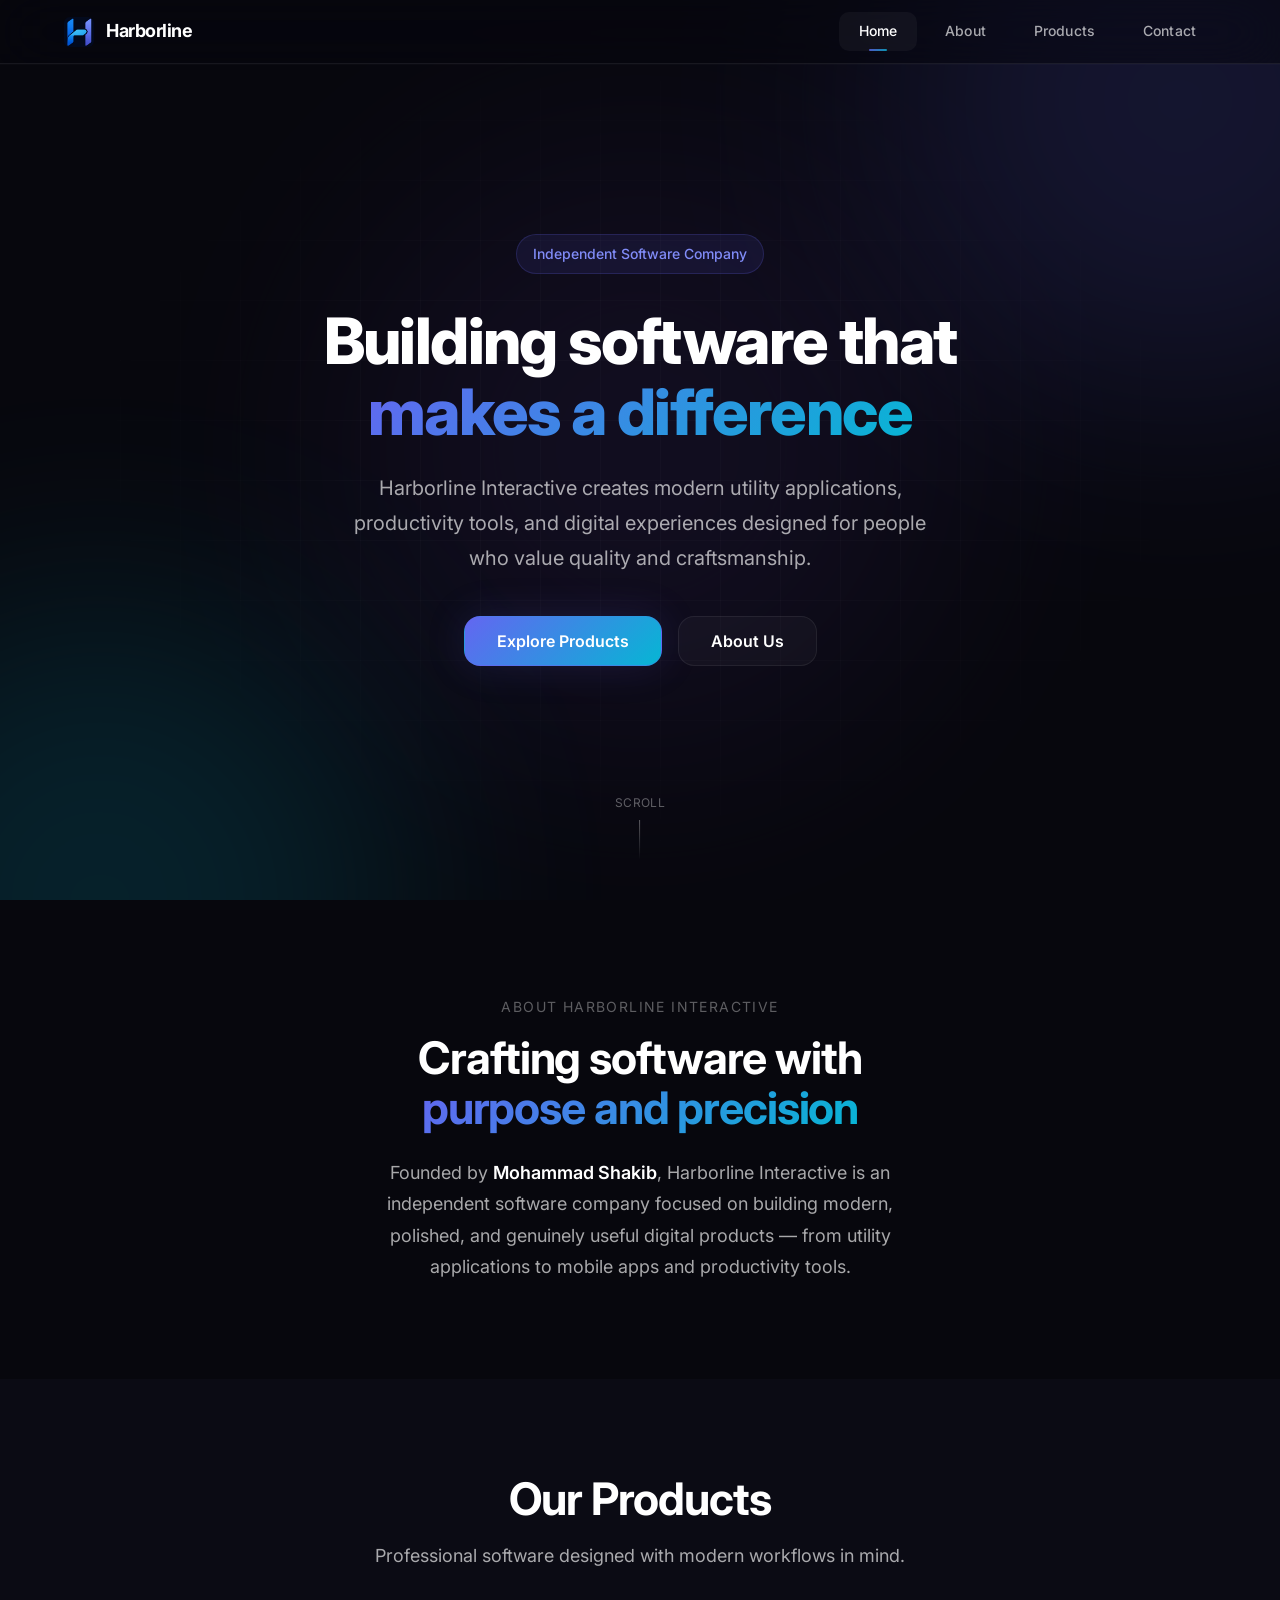
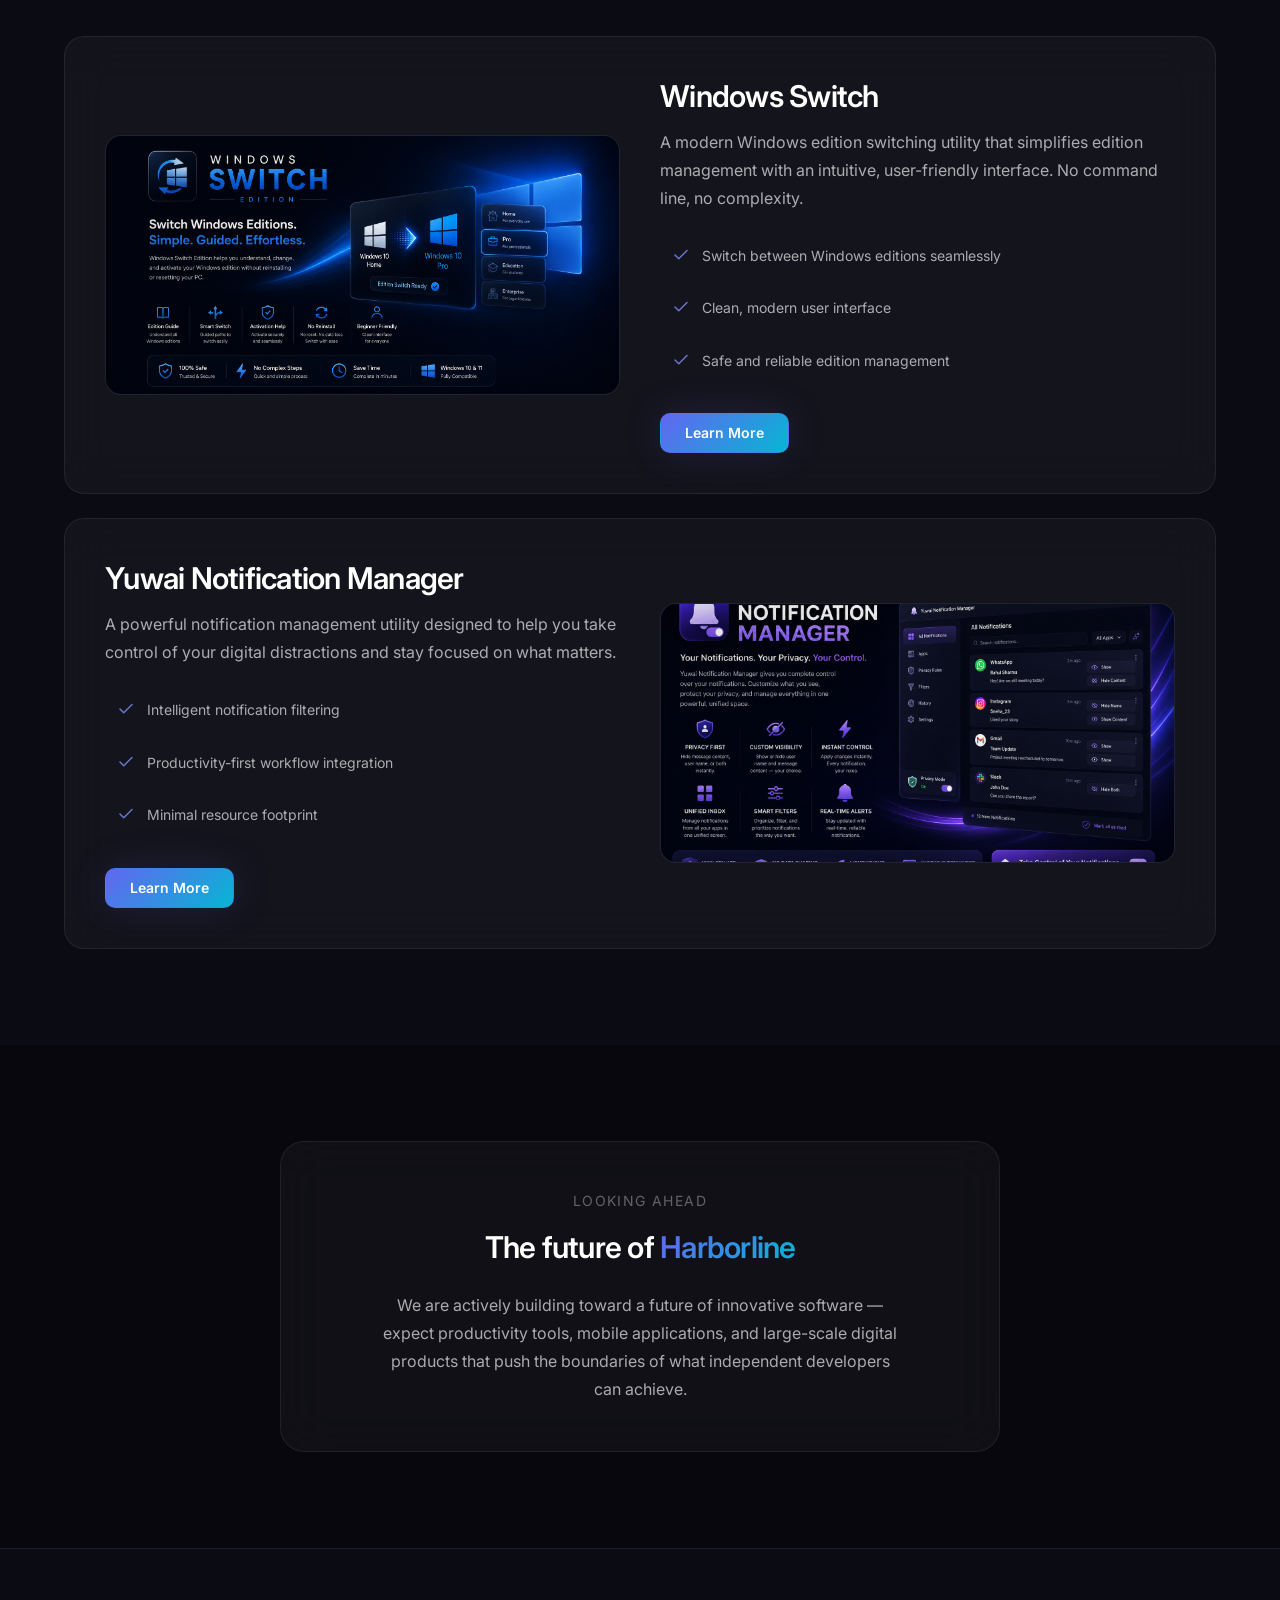
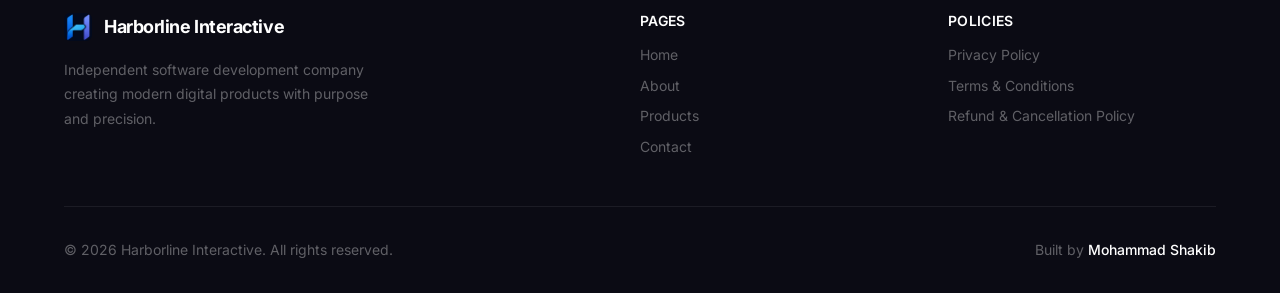
==== index.html @ 1b131279 "Remove app icons, replace banners with clear images (no blur)" ====
<!DOCTYPE html>
<html lang="en">
<head>
  <meta charset="UTF-8">
  <meta name="viewport" content="width=device-width, initial-scale=1.0">
  <title>Harborline Interactive — Modern Software & Digital Products</title>
  <meta name="description" content="Harborline Interactive is an independent software development company creating modern utility applications, mobile apps, and productivity tools.">
  <link rel="canonical" href="https://harborline.com/">
  <meta property="og:title" content="Harborline Interactive — Modern Software & Digital Products">
  <meta property="og:description" content="Independent software development company creating modern utility applications, mobile apps, and productivity tools.">
  <meta property="og:url" content="https://harborline.com/">
  <meta property="og:type" content="website">
  <meta name="twitter:card" content="summary_large_image">
  <link rel="icon" type="image/svg+xml" href="data:image/svg+xml,%3Csvg xmlns='http://www.w3.org/2000/svg' viewBox='0 0 32 32'%3E%3Crect width='32' height='32' rx='8' fill='%236366f1'/%3E%3Ctext x='16' y='22' font-size='18' font-weight='800' fill='white' text-anchor='middle' font-family='Inter, sans-serif'%3EH%3C/text%3E%3C/svg%3E">
  <link rel="stylesheet" href="css/style.css">
</head>
<body>

  <!-- ====================================================================
       Navigation
       ==================================================================== -->
  <header class="nav" role="banner">
    <div class="nav-inner">
      <a href="index.html" class="nav-logo" aria-label="Harborline Interactive Home">
        <img src="assets/images/harborline-logo.jpeg" alt="Harborline Interactive" class="nav-logo-img">
        <span>Harborline</span>
      </a>
      <nav class="nav-links" role="navigation" aria-label="Main navigation">
        <a href="index.html">Home</a>
        <a href="about.html">About</a>
        <a href="products.html">Products</a>
        <a href="contact.html">Contact</a>
      </nav>
      <button class="nav-toggle" aria-label="Toggle menu" aria-expanded="false">
        <svg class="nav-icon-hamburger" xmlns="http://www.w3.org/2000/svg" width="20" height="20" viewBox="0 0 24 24" fill="none" stroke="currentColor" stroke-width="2" stroke-linecap="round" stroke-linejoin="round"><line x1="4" x2="20" y1="12" y2="12"/><line x1="4" x2="20" y1="6" y2="6"/><line x1="4" x2="20" y1="18" y2="18"/></svg>
        <svg class="nav-icon-close" xmlns="http://www.w3.org/2000/svg" width="20" height="20" viewBox="0 0 24 24" fill="none" stroke="currentColor" stroke-width="2" stroke-linecap="round" stroke-linejoin="round" style="display:none"><path d="M18 6 6 18"/><path d="m6 6 12 12"/></svg>
      </button>
    </div>
  </header>

  <!-- ====================================================================
       Hero
       ==================================================================== -->
  <section class="hero" aria-label="Hero">
    <div class="hero-bg" aria-hidden="true">
      <div class="hero-grid"></div>
      <div class="hero-gradient hero-gradient-1"></div>
      <div class="hero-gradient hero-gradient-2"></div>
      <div class="hero-gradient hero-gradient-3"></div>
    </div>
    <div class="hero-content">
      <span class="hero-badge">Independent Software Company</span>
      <h1 class="heading-1">
        Building software that<br>
        <span class="text-gradient">makes a difference</span>
      </h1>
      <p>Harborline Interactive creates modern utility applications, productivity tools, and digital experiences designed for people who value quality and craftsmanship.</p>
      <div class="hero-actions">
        <a href="products.html" class="btn btn-primary btn-lg">Explore Products</a>
        <a href="about.html" class="btn btn-secondary btn-lg">About Us</a>
      </div>
    </div>
    <div class="hero-scroll">
      <a href="#introduction" aria-label="Scroll to learn more">
        <span>Scroll</span>
        <div class="scroll-indicator"></div>
      </a>
    </div>
  </section>

  <!-- ====================================================================
       Introduction
       ==================================================================== -->
  <section id="introduction" class="section" aria-label="Company introduction">
    <div class="container container-narrow text-center">
      <div class="reveal">
        <span class="text-small" style="display:block;margin-bottom:var(--space-4);text-transform:uppercase;letter-spacing:0.1em;">About Harborline Interactive</span>
        <h2 class="heading-2" style="margin-bottom:var(--space-6);">
          Crafting software with<br class="hide-mobile">
          <span class="text-gradient">purpose and precision</span>
        </h2>
        <p class="body-large" style="max-width:560px;margin:0 auto;">
          Founded by <strong style="color:var(--color-text-primary);font-weight:600;">Mohammad Shakib</strong>, Harborline Interactive is an independent software company focused on building modern, polished, and genuinely useful digital products — from utility applications to mobile apps and productivity tools.
        </p>
      </div>
    </div>
  </section>

  <!-- ====================================================================
       Products Showcase
       ==================================================================== -->
  <section class="section" style="background:var(--color-bg-alt);" aria-label="Products">
    <div class="container">
      <div class="section-header reveal">
        <h2 class="heading-2">Our Products</h2>
        <p>Professional software designed with modern workflows in mind.</p>
      </div>

      <div class="product-card reveal" style="margin-bottom:var(--space-6);">
        <div class="product-card-info">
          <h3 class="heading-3">Windows Switch</h3>
          <p>A modern Windows edition switching utility that simplifies edition management with an intuitive, user-friendly interface. No command line, no complexity.</p>
          <ul class="product-features">
            <li>
              <svg viewBox="0 0 24 24" fill="none" stroke="var(--color-accent-light)" stroke-width="2" stroke-linecap="round" stroke-linejoin="round"><polyline points="20 6 9 17 4 12"/></svg>
              Switch between Windows editions seamlessly
            </li>
            <li>
              <svg viewBox="0 0 24 24" fill="none" stroke="var(--color-accent-light)" stroke-width="2" stroke-linecap="round" stroke-linejoin="round"><polyline points="20 6 9 17 4 12"/></svg>
              Clean, modern user interface
            </li>
            <li>
              <svg viewBox="0 0 24 24" fill="none" stroke="var(--color-accent-light)" stroke-width="2" stroke-linecap="round" stroke-linejoin="round"><polyline points="20 6 9 17 4 12"/></svg>
              Safe and reliable edition management
            </li>
          </ul>
          <a href="products.html#windows-switch" class="btn btn-primary">Learn More</a>
        </div>
        <div class="product-card-visual">
          <div class="product-card-banner">
            <img src="assets/images/WinSwitch-banner-new.png" alt="" aria-hidden="true" class="product-banner-img" loading="lazy">
            <div class="product-banner-overlay"></div>
          </div>
        </div>
      </div>

      <div class="product-card reveal reveal-delay-2">
        <div class="product-card-info">
          <h3 class="heading-3">Yuwai Notification Manager</h3>
          <p>A powerful notification management utility designed to help you take control of your digital distractions and stay focused on what matters.</p>
          <ul class="product-features">
            <li>
              <svg viewBox="0 0 24 24" fill="none" stroke="var(--color-accent-light)" stroke-width="2" stroke-linecap="round" stroke-linejoin="round"><polyline points="20 6 9 17 4 12"/></svg>
              Intelligent notification filtering
            </li>
            <li>
              <svg viewBox="0 0 24 24" fill="none" stroke="var(--color-accent-light)" stroke-width="2" stroke-linecap="round" stroke-linejoin="round"><polyline points="20 6 9 17 4 12"/></svg>
              Productivity-first workflow integration
            </li>
            <li>
              <svg viewBox="0 0 24 24" fill="none" stroke="var(--color-accent-light)" stroke-width="2" stroke-linecap="round" stroke-linejoin="round"><polyline points="20 6 9 17 4 12"/></svg>
              Minimal resource footprint
            </li>
          </ul>
          <a href="products.html#yuwai" class="btn btn-primary">Learn More</a>
        </div>
        <div class="product-card-visual">
          <div class="product-card-banner">
            <img src="assets/images/Yuwai-banner-new.png" alt="" aria-hidden="true" class="product-banner-img" loading="lazy">
            <div class="product-banner-overlay"></div>
          </div>
        </div>
      </div>
    </div>
  </section>

  <!-- ====================================================================
       Future Vision
       ==================================================================== -->
  <section class="section" aria-label="Future vision">
    <div class="container">
      <div class="glass-card text-center" style="max-width:720px;margin:0 auto;padding:var(--space-12);">
        <div class="reveal">
          <span class="text-small" style="display:block;margin-bottom:var(--space-4);text-transform:uppercase;letter-spacing:0.1em;">Looking Ahead</span>
          <h2 class="heading-3" style="margin-bottom:var(--space-6);">
            The future of <span class="text-gradient">Harborline</span>
          </h2>
          <p class="body-regular" style="max-width:520px;margin:0 auto;">
            We are actively building toward a future of innovative software — expect productivity tools, mobile applications, and large-scale digital products that push the boundaries of what independent developers can achieve.
          </p>
        </div>
      </div>
    </div>
  </section>

  <!-- ====================================================================
       Footer
       ==================================================================== -->
  <footer class="footer" role="contentinfo">
    <div class="container">
      <div class="footer-grid">
        <div class="footer-brand">
          <a href="index.html" class="nav-logo">
            <img src="assets/images/harborline-logo.jpeg" alt="Harborline Interactive" class="nav-logo-img">
            <span>Harborline Interactive</span>
          </a>
          <p>Independent software development company creating modern digital products with purpose and precision.</p>
        </div>
        <div class="footer-links">
          <h4>Pages</h4>
          <nav aria-label="Footer pages">
            <a href="index.html">Home</a>
            <a href="about.html">About</a>
            <a href="products.html">Products</a>
            <a href="contact.html">Contact</a>
          </nav>
        </div>
        <div class="footer-links">
          <h4>Policies</h4>
          <nav aria-label="Footer policies">
            <a href="privacy.html">Privacy Policy</a>
            <a href="terms.html">Terms &amp; Conditions</a>
            <a href="refund.html">Refund &amp; Cancellation Policy</a>
          </nav>
        </div>
      </div>
      <div class="footer-bottom">
        <p>&copy; <span class="footer-year">2025</span> Harborline Interactive. All rights reserved.</p>
        <p>Built by <strong style="color:var(--color-text-primary);font-weight:500;">Mohammad Shakib</strong></p>
      </div>
    </div>
  </footer>

  <script src="js/main.js"></script>
</body>
</html>
---- css/style.css ----
/* ==========================================================================
   Harborline Interactive — Design System
   ========================================================================== */

@import url('https://fonts.googleapis.com/css2?family=Inter:wght@300;400;500;600;700;800;900&display=swap');

/* --------------------------------------------------------------------------
   1.  CSS Custom Properties
   -------------------------------------------------------------------------- */
:root {
  /* Colours */
  --color-bg: #07070d;
  --color-bg-alt: #0b0b14;
  --color-surface: rgba(255, 255, 255, 0.03);
  --color-surface-hover: rgba(255, 255, 255, 0.06);
  --color-surface-glass: rgba(255, 255, 255, 0.04);
  --color-surface-glass-strong: rgba(255, 255, 255, 0.07);
  --color-border: rgba(255, 255, 255, 0.07);
  --color-border-hover: rgba(255, 255, 255, 0.14);
  --color-border-subtle: rgba(255, 255, 255, 0.04);
  --color-text-primary: #ffffff;
  --color-text-secondary: rgba(255, 255, 255, 0.65);
  --color-text-tertiary: rgba(255, 255, 255, 0.35);
  --color-accent: #6366f1;
  --color-accent-light: #818cf8;
  --color-accent-dark: #4f46e5;
  --color-cyan: #06b6d4;
  --color-cyan-light: #22d3ee;
  --color-gradient-1: linear-gradient(135deg, #6366f1, #06b6d4);
  --color-gradient-2: linear-gradient(135deg, #4f46e5, #0891b2);
  --color-gradient-text: linear-gradient(135deg, #6366f1 0%, #06b6d4 100%);
  --color-gradient-soft: linear-gradient(135deg, rgba(99, 102, 241, 0.15), rgba(6, 182, 212, 0.08));
  --color-success: #10b981;
  --color-warning: #f59e0b;
  --color-error: #ef4444;

  /* Typography */
  --font-sans: 'Inter', -apple-system, BlinkMacSystemFont, 'Segoe UI', Roboto, sans-serif;
  --font-mono: 'JetBrains Mono', 'Fira Code', monospace;

  --text-xs: 0.75rem;
  --text-sm: 0.875rem;
  --text-base: 1rem;
  --text-lg: 1.125rem;
  --text-xl: 1.25rem;
  --text-2xl: 1.5rem;
  --text-3xl: 1.875rem;
  --text-4xl: 2.25rem;
  --text-5xl: 3rem;
  --text-6xl: 3.75rem;
  --text-7xl: 4.5rem;

  --leading-tight: 1.1;
  --leading-snug: 1.3;
  --leading-normal: 1.6;
  --leading-relaxed: 1.75;

  --tracking-tight: -0.025em;
  --tracking-normal: 0;
  --tracking-wide: 0.025em;

  /* Spacing */
  --space-1: 0.25rem;
  --space-2: 0.5rem;
  --space-3: 0.75rem;
  --space-4: 1rem;
  --space-5: 1.25rem;
  --space-6: 1.5rem;
  --space-8: 2rem;
  --space-10: 2.5rem;
  --space-12: 3rem;
  --space-16: 4rem;
  --space-20: 5rem;
  --space-24: 6rem;
  --space-32: 8rem;

  /* Layout */
  --max-width: 1200px;
  --max-width-narrow: 800px;
  --nav-height: 4rem;

  /* Radius */
  --radius-sm: 6px;
  --radius-md: 10px;
  --radius-lg: 16px;
  --radius-xl: 24px;
  --radius-full: 9999px;

  /* Shadows */
  --shadow-sm: 0 1px 2px rgba(0, 0, 0, 0.3);
  --shadow-md: 0 4px 24px rgba(0, 0, 0, 0.3);
  --shadow-lg: 0 8px 48px rgba(0, 0, 0, 0.4);
  --shadow-glow: 0 0 40px rgba(99, 102, 241, 0.15);
  --shadow-glow-cyan: 0 0 40px rgba(6, 182, 212, 0.12);

  /* Transitions */
  --transition-fast: 0.2s cubic-bezier(0.16, 1, 0.3, 1);
  --transition-base: 0.4s cubic-bezier(0.16, 1, 0.3, 1);
  --transition-slow: 0.6s cubic-bezier(0.16, 1, 0.3, 1);
  --transition-spring: 0.6s cubic-bezier(0.34, 1.56, 0.64, 1);

  /* Z-index */
  --z-base: 1;
  --z-dropdown: 10;
  --z-sticky: 100;
  --z-nav: 200;
  --z-overlay: 300;
  --z-modal: 400;
}

/* --------------------------------------------------------------------------
   2.  Reset
   -------------------------------------------------------------------------- */
*,
*::before,
*::after {
  margin: 0;
  padding: 0;
  box-sizing: border-box;
}

html {
  font-size: 16px;
  scroll-behavior: smooth;
  -webkit-font-smoothing: antialiased;
  -moz-osx-font-smoothing: grayscale;
  text-rendering: optimizeLegibility;
}

body {
  font-family: var(--font-sans);
  background: var(--color-bg);
  color: var(--color-text-primary);
  line-height: var(--leading-normal);
  overflow-x: hidden;
  min-height: 100vh;
}

img, picture, video, canvas, svg {
  display: block;
  max-width: 100%;
}

input, button, textarea, select {
  font: inherit;
  color: inherit;
}

button {
  cursor: pointer;
  border: none;
  background: none;
}

a {
  color: inherit;
  text-decoration: none;
}

ul, ol {
  list-style: none;
}

h1, h2, h3, h4, h5, h6 {
  overflow-wrap: break-word;
  line-height: var(--leading-tight);
}

p {
  overflow-wrap: break-word;
}

/* Focus styles for accessibility */
:focus-visible {
  outline: 2px solid var(--color-accent);
  outline-offset: 2px;
  border-radius: var(--radius-sm);
}

/* Selection */
::selection {
  background: rgba(99, 102, 241, 0.3);
  color: white;
}

/* Scrollbar */
::-webkit-scrollbar {
  width: 6px;
}
::-webkit-scrollbar-track {
  background: var(--color-bg);
}
::-webkit-scrollbar-thumb {
  background: rgba(255, 255, 255, 0.1);
  border-radius: var(--radius-full);
}
::-webkit-scrollbar-thumb:hover {
  background: rgba(255, 255, 255, 0.2);
}

/* --------------------------------------------------------------------------
   3.  Typography
   -------------------------------------------------------------------------- */
.heading-1 {
  font-size: clamp(2.25rem, 5vw, var(--text-7xl));
  font-weight: 800;
  letter-spacing: var(--tracking-tight);
  line-height: var(--leading-tight);
}

.heading-2 {
  font-size: clamp(1.75rem, 3.5vw, var(--text-5xl));
  font-weight: 700;
  letter-spacing: var(--tracking-tight);
  line-height: var(--leading-tight);
}

.heading-3 {
  font-size: clamp(1.25rem, 2.5vw, var(--text-3xl));
  font-weight: 600;
  letter-spacing: var(--tracking-tight);
  line-height: var(--leading-snug);
}

.heading-4 {
  font-size: clamp(1.125rem, 1.5vw, var(--text-xl));
  font-weight: 600;
  letter-spacing: var(--tracking-tight);
}

.body-large {
  font-size: var(--text-lg);
  line-height: var(--leading-relaxed);
  color: var(--color-text-secondary);
}

.body-regular {
  font-size: var(--text-base);
  line-height: var(--leading-relaxed);
  color: var(--color-text-secondary);
}

.text-gradient {
  background: var(--color-gradient-text);
  -webkit-background-clip: text;
  -webkit-text-fill-color: transparent;
  background-clip: text;
}

.text-accent {
  color: var(--color-accent-light);
}

.text-small {
  font-size: var(--text-sm);
  color: var(--color-text-tertiary);
}

/* --------------------------------------------------------------------------
   4.  Layout & Grid
   -------------------------------------------------------------------------- */
.container {
  width: 100%;
  max-width: var(--max-width);
  margin: 0 auto;
  padding: 0 var(--space-6);
}

.container-narrow {
  max-width: var(--max-width-narrow);
}

.section {
  padding: var(--space-24) 0;
}

.section-header {
  text-align: center;
  max-width: 640px;
  margin: 0 auto var(--space-16);
}

.section-header h2 {
  margin-bottom: var(--space-4);
}

.section-header p {
  font-size: var(--text-lg);
  color: var(--color-text-secondary);
  line-height: var(--leading-relaxed);
}

.grid-2 {
  display: grid;
  grid-template-columns: 1fr;
  gap: var(--space-8);
}

.grid-3 {
  display: grid;
  grid-template-columns: 1fr;
  gap: var(--space-6);
}

/* --------------------------------------------------------------------------
   5.  Navigation — Premium Glass Bar
   -------------------------------------------------------------------------- */
.nav {
  position: fixed;
  top: 0;
  left: 0;
  right: 0;
  z-index: var(--z-nav);
  height: var(--nav-height);
  background: rgba(7, 7, 13, 0.55);
  backdrop-filter: blur(28px) saturate(1.2);
  -webkit-backdrop-filter: blur(28px) saturate(1.2);
  border-bottom: 1px solid var(--color-border);
  box-shadow: 0 1px 0 rgba(255, 255, 255, 0.02);
  transition: var(--transition-base);
}

.nav.scrolled {
  background: rgba(7, 7, 13, 0.88);
  border-bottom-color: var(--color-border-hover);
  box-shadow: 0 4px 32px rgba(0, 0, 0, 0.3);
}

.nav-inner {
  display: flex;
  align-items: center;
  justify-content: space-between;
  height: 100%;
  max-width: var(--max-width);
  margin: 0 auto;
  padding: 0 var(--space-6);
}

.nav-logo {
  display: flex;
  align-items: center;
  gap: var(--space-3);
  font-weight: 700;
  font-size: var(--text-lg);
  letter-spacing: var(--tracking-tight);
  color: var(--color-text-primary);
  flex-shrink: 0;
}

.nav-logo-img {
  display: block;
  height: 30px;
  width: auto;
  border-radius: var(--radius-sm);
  flex-shrink: 0;
}

.nav-links {
  display: flex;
  align-items: center;
  gap: var(--space-2);
}

.nav-links a {
  padding: var(--space-2) var(--space-5);
  border-radius: var(--radius-md);
  font-size: var(--text-sm);
  font-weight: 500;
  color: var(--color-text-secondary);
  transition: all var(--transition-fast);
  position: relative;
  letter-spacing: 0.01em;
}

.nav-links a:hover {
  color: var(--color-text-primary);
  background: rgba(255, 255, 255, 0.06);
}

.nav-links a.active {
  color: var(--color-text-primary);
  background: rgba(255, 255, 255, 0.04);
}

.nav-links a.active::after {
  content: '';
  position: absolute;
  bottom: 0;
  left: 50%;
  transform: translateX(-50%);
  width: 18px;
  height: 2px;
  background: var(--color-gradient-1);
  border-radius: var(--radius-full);
  opacity: 0.8;
}

.nav-toggle {
  display: none;
  width: 40px;
  height: 40px;
  align-items: center;
  justify-content: center;
  border-radius: var(--radius-md);
  color: var(--color-text-primary);
  background: rgba(255, 255, 255, 0.04);
  border: 1px solid var(--color-border);
  cursor: pointer;
  transition: var(--transition-fast);
  position: relative;
}

.nav-toggle:hover {
  background: rgba(255, 255, 255, 0.08);
  border-color: var(--color-border-hover);
}

.nav-toggle svg {
  width: 20px;
  height: 20px;
}

.nav-icon-hamburger,
.nav-icon-close {
  position: absolute;
  top: 50%;
  left: 50%;
  transform: translate(-50%, -50%);
}

/* Mobile menu */
@media (max-width: 768px) {
  .nav-toggle {
    display: flex;
  }

  .nav-links {
    position: fixed;
    top: var(--nav-height);
    left: 0;
    right: 0;
    background: rgba(7, 7, 13, 0.96);
    backdrop-filter: blur(28px);
    -webkit-backdrop-filter: blur(28px);
    border-bottom: 1px solid var(--color-border);
    flex-direction: column;
    padding: var(--space-5);
    gap: var(--space-1);
    transform: translateY(-110%);
    opacity: 0;
    transition: var(--transition-base);
    pointer-events: none;
  }

  .nav-links.open {
    transform: translateY(0);
    opacity: 1;
    pointer-events: all;
  }

  .nav-links a {
    width: 100%;
    padding: var(--space-3) var(--space-5);
    font-size: var(--text-base);
  }

  .nav-links a.active::after {
    display: none;
  }
}

/* --------------------------------------------------------------------------
   6.  Hero Section
   -------------------------------------------------------------------------- */
.hero {
  position: relative;
  min-height: 100vh;
  display: flex;
  align-items: center;
  justify-content: center;
  overflow: hidden;
  padding: var(--nav-height) var(--space-6) var(--space-16);
}

.hero-bg {
  position: absolute;
  inset: 0;
  z-index: 0;
  overflow: hidden;
}

.hero-gradient {
  position: absolute;
  width: 600px;
  height: 600px;
  border-radius: 50%;
  filter: blur(120px);
  opacity: 0.15;
  pointer-events: none;
}

.hero-gradient-1 {
  top: -200px;
  right: -200px;
  background: #6366f1;
  animation: float-slow 20s ease-in-out infinite;
}

.hero-gradient-2 {
  bottom: -300px;
  left: -200px;
  background: #06b6d4;
  animation: float-slow 25s ease-in-out infinite reverse;
}

.hero-gradient-3 {
  top: 50%;
  left: 50%;
  transform: translate(-50%, -50%);
  background: #8b5cf6;
  opacity: 0.08;
  animation: float-slow 30s ease-in-out infinite;
}

.hero-grid {
  position: absolute;
  inset: 0;
  background-image:
    linear-gradient(rgba(255, 255, 255, 0.02) 1px, transparent 1px),
    linear-gradient(90deg, rgba(255, 255, 255, 0.02) 1px, transparent 1px);
  background-size: 60px 60px;
  mask-image: radial-gradient(ellipse at center, black 30%, transparent 70%);
  -webkit-mask-image: radial-gradient(ellipse at center, black 30%, transparent 70%);
}

.hero-content {
  position: relative;
  z-index: 1;
  text-align: center;
  max-width: 800px;
  animation: hero-fade-in 1s ease-out forwards;
}

.hero-badge {
  display: inline-flex;
  align-items: center;
  gap: var(--space-2);
  padding: var(--space-2) var(--space-4);
  background: rgba(99, 102, 241, 0.1);
  border: 1px solid rgba(99, 102, 241, 0.2);
  border-radius: var(--radius-full);
  font-size: var(--text-sm);
  font-weight: 500;
  color: var(--color-accent-light);
  margin-bottom: var(--space-8);
  animation: hero-slide-up 0.8s 0.2s ease-out both;
}

.hero h1 {
  margin-bottom: var(--space-6);
  animation: hero-slide-up 0.8s 0.3s ease-out both;
}

.hero p {
  font-size: clamp(var(--text-lg), 2vw, var(--text-xl));
  color: var(--color-text-secondary);
  line-height: var(--leading-relaxed);
  max-width: 600px;
  margin: 0 auto var(--space-10);
  animation: hero-slide-up 0.8s 0.4s ease-out both;
}

.hero-actions {
  display: flex;
  align-items: center;
  justify-content: center;
  gap: var(--space-4);
  flex-wrap: wrap;
  animation: hero-slide-up 0.8s 0.5s ease-out both;
}

.hero-scroll {
  position: absolute;
  bottom: var(--space-10);
  left: 50%;
  transform: translateX(-50%);
  animation: hero-fade-in 1s 1.5s both;
}

.hero-scroll a {
  display: flex;
  flex-direction: column;
  align-items: center;
  gap: var(--space-2);
  color: var(--color-text-tertiary);
  font-size: var(--text-xs);
  letter-spacing: var(--tracking-wide);
  text-transform: uppercase;
  transition: var(--transition-fast);
}

.hero-scroll a:hover {
  color: var(--color-text-secondary);
}

.scroll-indicator {
  width: 1px;
  height: 40px;
  background: linear-gradient(to bottom, var(--color-text-tertiary), transparent);
  animation: scroll-pulse 2s ease-in-out infinite;
}

/* --------------------------------------------------------------------------
   7.  Buttons
   -------------------------------------------------------------------------- */
.btn {
  display: inline-flex;
  align-items: center;
  justify-content: center;
  gap: var(--space-2);
  padding: var(--space-3) var(--space-6);
  border-radius: var(--radius-md);
  font-size: var(--text-sm);
  font-weight: 600;
  line-height: 1;
  transition: var(--transition-base);
  white-space: nowrap;
  position: relative;
  overflow: hidden;
}

.btn-primary {
  background: var(--color-gradient-1);
  color: white;
  box-shadow: var(--shadow-glow);
  border: 1px solid rgba(99, 102, 241, 0.3);
}

.btn-primary:hover {
  transform: translateY(-2px);
  box-shadow: 0 8px 32px rgba(99, 102, 241, 0.25);
}

.btn-primary:active {
  transform: translateY(0);
}

.btn-secondary {
  background: var(--color-surface);
  color: var(--color-text-primary);
  border: 1px solid var(--color-border);
}

.btn-secondary:hover {
  background: var(--color-surface-hover);
  border-color: var(--color-border-hover);
  transform: translateY(-2px);
}

.btn-ghost {
  color: var(--color-text-secondary);
  background: transparent;
  border: 1px solid transparent;
}

.btn-ghost:hover {
  color: var(--color-text-primary);
  background: var(--color-surface);
}

.btn-lg {
  padding: var(--space-4) var(--space-8);
  font-size: var(--text-base);
  border-radius: var(--radius-lg);
}

.btn-sm {
  padding: var(--space-2) var(--space-4);
  font-size: var(--text-xs);
}

.btn-icon {
  width: 40px;
  height: 40px;
  padding: 0;
  display: inline-flex;
  align-items: center;
  justify-content: center;
}

/* --------------------------------------------------------------------------
   8.  Glass Card — Premium
   -------------------------------------------------------------------------- */
.glass-card {
  background: var(--color-surface-glass);
  backdrop-filter: blur(24px);
  -webkit-backdrop-filter: blur(24px);
  border: 1px solid var(--color-border);
  border-radius: var(--radius-xl);
  padding: var(--space-8);
  transition: all var(--transition-base);
}

.glass-card:hover {
  background: var(--color-surface-glass-strong);
  border-color: var(--color-border-hover);
  transform: translateY(-2px);
  box-shadow: var(--shadow-lg);
}

.glass-card-compact {
  padding: var(--space-6);
}

.glass-card-floating {
  box-shadow: var(--shadow-md);
}

.glass-card-floating:hover {
  box-shadow: var(--shadow-lg), var(--shadow-glow);
}

/* --------------------------------------------------------------------------
   9.  Product Cards — Refined with Banner Backgrounds
   -------------------------------------------------------------------------- */
.product-card {
  display: grid;
  grid-template-columns: 1fr;
  gap: var(--space-10);
  padding: var(--space-10);
  border-radius: 20px;
  background: var(--color-surface-glass);
  backdrop-filter: blur(24px);
  -webkit-backdrop-filter: blur(24px);
  border: 1px solid var(--color-border);
  transition: all var(--transition-base);
  position: relative;
  overflow: hidden;
}

.product-card:hover {
  border-color: var(--color-border-hover);
  box-shadow: var(--shadow-lg);
  background: var(--color-surface-glass-strong);
}

.product-card-info {
  position: relative;
  z-index: 1;
}

.product-card-info h3 {
  margin-bottom: var(--space-3);
}

.product-card-info > p {
  color: var(--color-text-secondary);
  line-height: var(--leading-relaxed);
  margin-bottom: var(--space-6);
}

.product-features {
  display: grid;
  gap: var(--space-3);
  margin-bottom: var(--space-8);
}

.product-features li {
  display: flex;
  align-items: flex-start;
  gap: var(--space-3);
  font-size: var(--text-sm);
  color: var(--color-text-secondary);
  line-height: var(--leading-relaxed);
  padding: var(--space-2) var(--space-3);
  border-radius: var(--radius-md);
  transition: background var(--transition-fast);
}

.product-features li:hover {
  background: rgba(255, 255, 255, 0.03);
}

.product-features li svg {
  width: 18px;
  height: 18px;
  flex-shrink: 0;
  margin-top: 2px;
  opacity: 0.8;
}

.product-card-visual {
  position: relative;
  border-radius: 16px;
  overflow: hidden;
  min-height: 260px;
  display: flex;
  align-items: center;
  justify-content: center;
  background: linear-gradient(135deg, rgba(99, 102, 241, 0.08), rgba(6, 182, 212, 0.04));
  border: 1px solid var(--color-border-subtle);
}

/* Banner background system */
.product-card-banner {
  position: absolute;
  inset: 0;
  overflow: hidden;
}

.product-banner-img {
  position: absolute;
  inset: 0;
  width: 100%;
  height: 100%;
  object-fit: cover;
  pointer-events: none;
  user-select: none;
}

.product-banner-overlay {
  position: absolute;
  inset: 0;
  background: linear-gradient(
    135deg,
    rgba(7, 7, 13, 0.1) 0%,
    transparent 50%,
    rgba(7, 7, 13, 0.05) 100%
  );
}

/* Products page — banner screenshot card */
.product-screenshot-card {
  position: relative;
  border-radius: 20px;
  overflow: hidden;
  min-height: 300px;
  display: flex;
  align-items: center;
  justify-content: center;
  border: 1px solid var(--color-border);
  background: var(--color-bg);
  margin-bottom: var(--space-10);
}

.product-screenshot-card .product-card-banner {
  position: absolute;
  inset: 0;
}



/* --------------------------------------------------------------------------
   10.  Feature Grid — Refined (Products page)
   -------------------------------------------------------------------------- */
.feature-grid {
  display: grid;
  grid-template-columns: 1fr;
  gap: var(--space-4);
}

.feature-item {
  padding: var(--space-6) var(--space-7);
  border-radius: 18px;
  background: var(--color-surface-glass);
  border: 1px solid var(--color-border);
  transition: all var(--transition-base);
  position: relative;
  overflow: hidden;
}

.feature-item::before {
  content: '';
  position: absolute;
  top: 0;
  left: 0;
  right: 0;
  height: 1px;
  background: linear-gradient(90deg, transparent, rgba(255, 255, 255, 0.06), transparent);
  opacity: 0;
  transition: opacity var(--transition-base);
}

.feature-item:hover {
  background: var(--color-surface-glass-strong);
  border-color: var(--color-border-hover);
  transform: translateY(-2px);
  box-shadow: var(--shadow-md);
}

.feature-item:hover::before {
  opacity: 1;
}

.feature-icon {
  width: 46px;
  height: 46px;
  border-radius: 12px;
  display: flex;
  align-items: center;
  justify-content: center;
  margin-bottom: var(--space-4);
  font-size: var(--text-lg);
  transition: transform var(--transition-fast);
}

.feature-item:hover .feature-icon {
  transform: scale(1.05);
}

.feature-icon-primary {
  background: rgba(99, 102, 241, 0.12);
  color: var(--color-accent-light);
}

.feature-icon-cyan {
  background: rgba(6, 182, 212, 0.12);
  color: var(--color-cyan-light);
}

.feature-item h4 {
  margin-bottom: var(--space-2);
  font-size: var(--text-base);
  color: var(--color-text-primary);
}

.feature-item p {
  font-size: var(--text-sm);
  color: var(--color-text-secondary);
  line-height: var(--leading-relaxed);
}

/* --------------------------------------------------------------------------
   11.  About Page
   -------------------------------------------------------------------------- */
.about-hero {
  position: relative;
  padding: calc(var(--nav-height) + var(--space-20)) 0 var(--space-16);
  text-align: center;
  overflow: hidden;
}

.about-grid {
  display: grid;
  grid-template-columns: 1fr;
  gap: var(--space-12);
  align-items: start;
}

.about-content p {
  margin-bottom: var(--space-4);
  font-size: var(--text-lg);
  color: var(--color-text-secondary);
  line-height: var(--leading-relaxed);
}

.about-founder {
  background: var(--color-surface-glass);
  border: 1px solid var(--color-border);
  border-radius: 20px;
  padding: var(--space-10);
  text-align: center;
  transition: all var(--transition-base);
}

.about-founder:hover {
  border-color: var(--color-border-hover);
  box-shadow: var(--shadow-md);
}

.about-founder-avatar {
  width: 96px;
  height: 96px;
  border-radius: 50%;
  background: var(--color-gradient-1);
  margin: 0 auto var(--space-5);
  display: flex;
  align-items: center;
  justify-content: center;
  font-size: var(--text-3xl);
  font-weight: 700;
  color: white;
  box-shadow: 0 0 0 3px rgba(99, 102, 241, 0.15);
}

.about-founder h3 {
  margin-bottom: var(--space-1);
}

.about-founder .founder-title {
  color: var(--color-text-tertiary);
  font-size: var(--text-sm);
  margin-bottom: var(--space-4);
}

.about-founder .founder-bio {
  font-size: var(--text-sm);
  color: var(--color-text-secondary);
  line-height: var(--leading-relaxed);
}

.about-stats {
  display: grid;
  grid-template-columns: repeat(2, 1fr);
  gap: var(--space-4);
}

.stat-item {
  text-align: center;
  padding: var(--space-6);
  border-radius: 16px;
  background: var(--color-surface-glass);
  border: 1px solid var(--color-border);
  transition: all var(--transition-base);
}

.stat-item:hover {
  border-color: var(--color-border-hover);
  background: var(--color-surface-glass-strong);
  transform: translateY(-1px);
}

.stat-number {
  font-size: var(--text-3xl);
  font-weight: 800;
  margin-bottom: var(--space-1);
}

.stat-label {
  font-size: var(--text-sm);
  color: var(--color-text-tertiary);
}

/* --------------------------------------------------------------------------
   12.  Products Page
   -------------------------------------------------------------------------- */
.product-page-hero {
  position: relative;
  padding: calc(var(--nav-height) + var(--space-20)) 0 var(--space-16);
  text-align: center;
  overflow: hidden;
}

.product-full {
  padding: var(--space-16) 0;
}

.product-full:nth-child(even) {
  background: var(--color-bg-alt);
}

.product-full-header {
  text-align: center;
  max-width: 600px;
  margin: 0 auto var(--space-12);
}

.product-full-header .product-icon-large {
  width: 64px;
  height: 64px;
  border-radius: var(--radius-lg);
  display: inline-flex;
  align-items: center;
  justify-content: center;
  font-size: var(--text-2xl);
  font-weight: 700;
  margin-bottom: var(--space-4);
}

/* --------------------------------------------------------------------------
   13.  Contact Page
   -------------------------------------------------------------------------- */
.contact-section {
  padding: calc(var(--nav-height) + var(--space-20)) 0 var(--space-16);
}

.contact-grid {
  display: grid;
  grid-template-columns: 1fr;
  gap: var(--space-10);
}

.contact-info-card {
  padding: var(--space-8);
  border-radius: 20px;
  background: var(--color-surface-glass);
  border: 1px solid var(--color-border);
  transition: all var(--transition-base);
}

.contact-info-card:hover {
  border-color: var(--color-border-hover);
  box-shadow: var(--shadow-md);
}

.contact-info-card h3 {
  margin-bottom: var(--space-6);
}

.contact-item {
  display: flex;
  align-items: flex-start;
  gap: var(--space-4);
  padding: var(--space-4) 0;
  border-bottom: 1px solid var(--color-border);
}

.contact-item:last-child {
  border-bottom: none;
}

.contact-item-icon {
  width: 40px;
  height: 40px;
  border-radius: var(--radius-md);
  background: rgba(99, 102, 241, 0.1);
  display: flex;
  align-items: center;
  justify-content: center;
  flex-shrink: 0;
  color: var(--color-accent-light);
}

.contact-item-label {
  font-size: var(--text-sm);
  color: var(--color-text-tertiary);
  margin-bottom: var(--space-1);
}

.contact-item-value {
  font-size: var(--text-base);
  color: var(--color-text-primary);
  font-weight: 500;
}

/* --------------------------------------------------------------------------
   14.  Policy Pages
   -------------------------------------------------------------------------- */
.policy-page {
  padding: calc(var(--nav-height) + var(--space-20)) 0 var(--space-16);
}

.policy-header {
  text-align: center;
  margin-bottom: var(--space-16);
}

.policy-header h1 {
  margin-bottom: var(--space-3);
}

.policy-header p {
  color: var(--color-text-tertiary);
  font-size: var(--text-sm);
}

.policy-content {
  max-width: var(--max-width-narrow);
  margin: 0 auto;
}

.policy-content section {
  margin-bottom: var(--space-10);
}

.policy-content h2 {
  font-size: var(--text-2xl);
  font-weight: 700;
  margin-bottom: var(--space-3);
  color: var(--color-text-primary);
}

.policy-content h3 {
  font-size: var(--text-lg);
  font-weight: 600;
  margin-bottom: var(--space-2);
  color: var(--color-text-primary);
}

.policy-content p {
  margin-bottom: var(--space-4);
  color: var(--color-text-secondary);
  line-height: var(--leading-relaxed);
}

.policy-content ul {
  margin-bottom: var(--space-4);
  padding-left: var(--space-6);
}

.policy-content ul li {
  color: var(--color-text-secondary);
  line-height: var(--leading-relaxed);
  margin-bottom: var(--space-2);
  list-style: disc;
}

.policy-content ul li::marker {
  color: var(--color-accent);
}

/* --------------------------------------------------------------------------
   15.  Footer
   -------------------------------------------------------------------------- */
.footer {
  border-top: 1px solid var(--color-border);
  background: var(--color-bg-alt);
  padding: var(--space-16) 0 var(--space-8);
}

.footer-grid {
  display: grid;
  grid-template-columns: 1fr;
  gap: var(--space-10);
  margin-bottom: var(--space-12);
}

.footer-brand .nav-logo-img {
  height: 28px;
}

.footer-brand p {
  margin-top: var(--space-4);
  font-size: var(--text-sm);
  color: var(--color-text-tertiary);
  max-width: 320px;
  line-height: var(--leading-relaxed);
}

.footer-links h4 {
  font-size: var(--text-sm);
  font-weight: 600;
  color: var(--color-text-primary);
  margin-bottom: var(--space-4);
  text-transform: uppercase;
  letter-spacing: var(--tracking-wide);
}

.footer-links nav {
  display: flex;
  flex-direction: column;
  gap: var(--space-2);
}

.footer-links a {
  font-size: var(--text-sm);
  color: var(--color-text-tertiary);
  transition: var(--transition-fast);
  width: fit-content;
}

.footer-links a:hover {
  color: var(--color-text-primary);
}

.footer-bottom {
  padding-top: var(--space-8);
  border-top: 1px solid var(--color-border);
  display: flex;
  flex-direction: column;
  align-items: center;
  gap: var(--space-4);
  text-align: center;
}

.footer-bottom p {
  font-size: var(--text-sm);
  color: var(--color-text-tertiary);
}

/* --------------------------------------------------------------------------
   16.  Reveal Animations (Intersection Observer)
   -------------------------------------------------------------------------- */
.reveal {
  opacity: 0;
  transform: translateY(30px);
  transition: opacity 0.7s ease-out, transform 0.7s ease-out;
}

.reveal.visible {
  opacity: 1;
  transform: translateY(0);
}

.reveal-delay-1 { transition-delay: 0.1s; }
.reveal-delay-2 { transition-delay: 0.2s; }
.reveal-delay-3 { transition-delay: 0.3s; }
.reveal-delay-4 { transition-delay: 0.4s; }
.reveal-delay-5 { transition-delay: 0.5s; }

.reveal-scale {
  opacity: 0;
  transform: scale(0.95);
  transition: opacity 0.7s ease-out, transform 0.7s ease-out;
}

.reveal-scale.visible {
  opacity: 1;
  transform: scale(1);
}

/* --------------------------------------------------------------------------
   17.  Keyframes
   -------------------------------------------------------------------------- */
@keyframes hero-fade-in {
  from { opacity: 0; }
  to { opacity: 1; }
}

@keyframes hero-slide-up {
  from {
    opacity: 0;
    transform: translateY(20px);
  }
  to {
    opacity: 1;
    transform: translateY(0);
  }
}

@keyframes float-slow {
  0%, 100% { transform: translate(0, 0) scale(1); }
  33% { transform: translate(30px, -30px) scale(1.05); }
  66% { transform: translate(-20px, 20px) scale(0.95); }
}

@keyframes scroll-pulse {
  0%, 100% { opacity: 0.4; }
  50% { opacity: 1; }
}

@keyframes pulse-glow {
  0%, 100% { box-shadow: 0 0 20px rgba(99, 102, 241, 0.1); }
  50% { box-shadow: 0 0 40px rgba(99, 102, 241, 0.2); }
}

/* --------------------------------------------------------------------------
   18.  Utility
   -------------------------------------------------------------------------- */
.sr-only {
  position: absolute;
  width: 1px;
  height: 1px;
  padding: 0;
  margin: -1px;
  overflow: hidden;
  clip: rect(0, 0, 0, 0);
  white-space: nowrap;
  border-width: 0;
}

.gap-2 { gap: var(--space-2); }
.gap-3 { gap: var(--space-3); }
.gap-4 { gap: var(--space-4); }
.gap-6 { gap: var(--space-6); }
.gap-8 { gap: var(--space-8); }

.mt-4 { margin-top: var(--space-4); }
.mt-6 { margin-top: var(--space-6); }
.mt-8 { margin-top: var(--space-8); }
.mt-12 { margin-top: var(--space-12); }
.mb-4 { margin-bottom: var(--space-4); }
.mb-6 { margin-bottom: var(--space-6); }
.mb-8 { margin-bottom: var(--space-8); }

.flex { display: flex; }
.flex-col { flex-direction: column; }
.items-center { align-items: center; }
.justify-center { justify-content: center; }
.text-center { text-align: center; }

/* --------------------------------------------------------------------------
   19.  Responsive (Tablet & Desktop)
   -------------------------------------------------------------------------- */
@media (min-width: 640px) {
  .feature-grid {
    grid-template-columns: repeat(2, 1fr);
  }

  .about-stats {
    grid-template-columns: repeat(4, 1fr);
  }

  .footer-grid {
    grid-template-columns: 2fr 1fr 1fr;
  }

  .footer-bottom {
    flex-direction: row;
    justify-content: space-between;
  }
}

@media (min-width: 768px) {
  .product-card {
    grid-template-columns: 1fr 1fr;
    align-items: center;
  }

  .product-card:nth-child(even) .product-card-visual {
    order: -1;
  }

  .contact-grid {
    grid-template-columns: 1fr 1fr;
  }

  .about-grid {
    grid-template-columns: 1fr 1fr;
  }
}

@media (min-width: 1024px) {
  .grid-2 {
    grid-template-columns: repeat(2, 1fr);
  }

  .grid-3 {
    grid-template-columns: repeat(3, 1fr);
  }

  .feature-grid {
    grid-template-columns: repeat(3, 1fr);
  }
}

/* --------------------------------------------------------------------------
   20.  404 Page
   -------------------------------------------------------------------------- */
.error-page {
  min-height: 100vh;
  display: flex;
  align-items: center;
  justify-content: center;
  text-align: center;
  padding: var(--space-6);
}

.error-page h1 {
  font-size: clamp(6rem, 15vw, 10rem);
  font-weight: 900;
  line-height: 1;
  margin-bottom: var(--space-4);
}

.error-page p {
  color: var(--color-text-secondary);
  margin-bottom: var(--space-8);
}
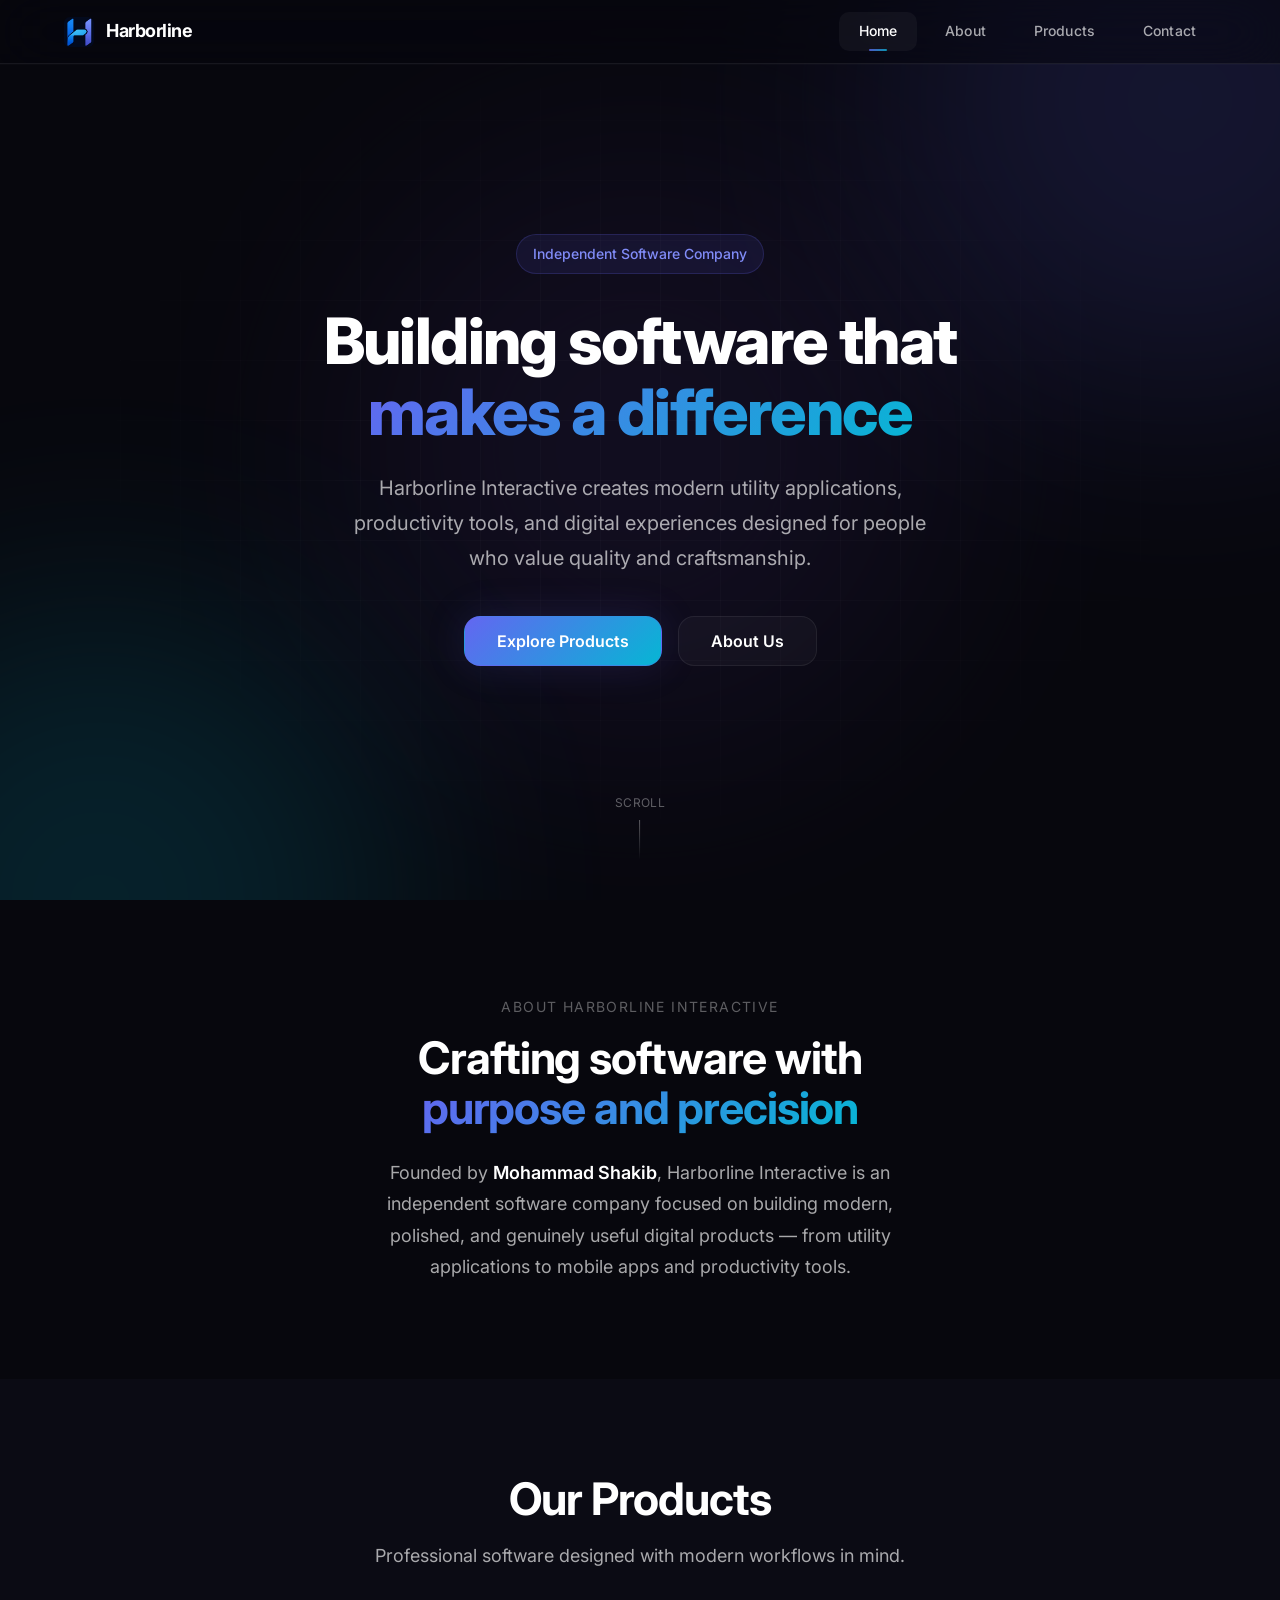
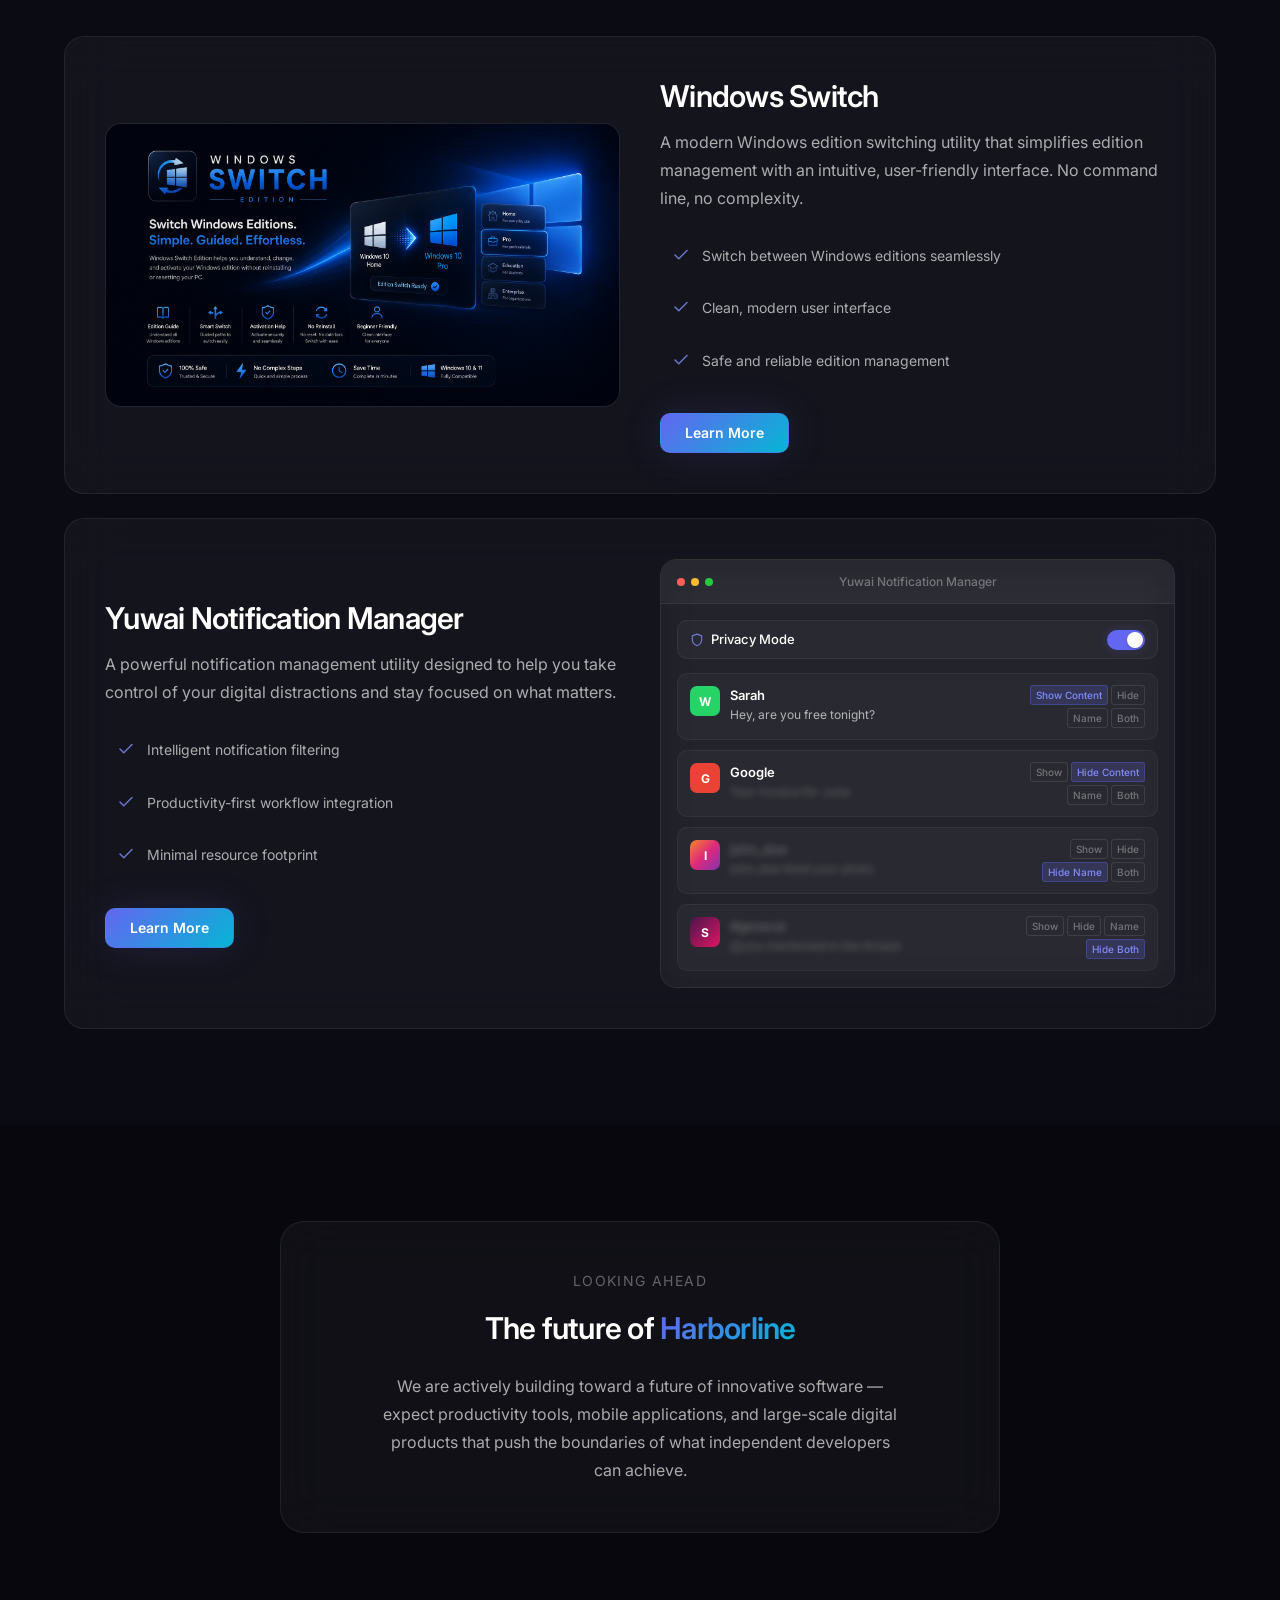
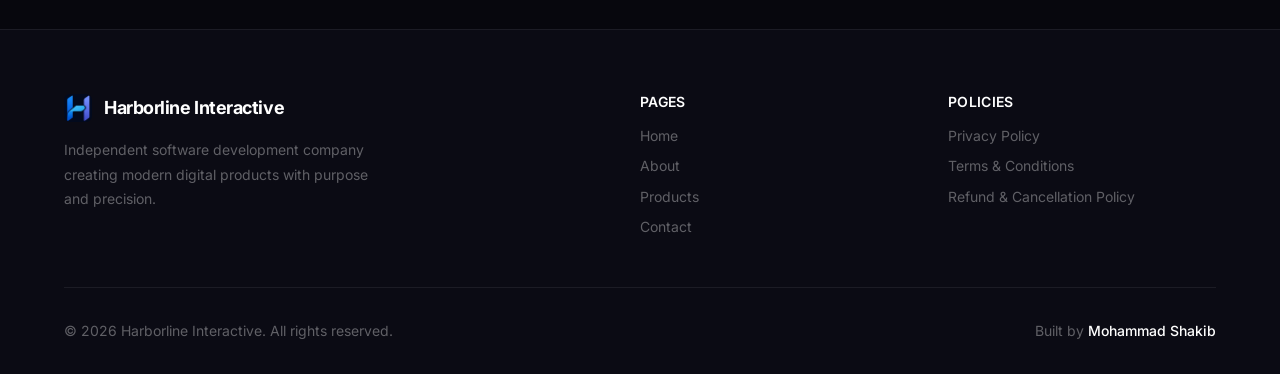
==== commit 5db5032a: "Build premium Yuwai banner in HTML/CSS — mockup, features, privacy controls, trust badges" ====
--- a/index.html
+++ b/index.html
@@ -144,10 +144,75 @@
           </ul>
           <a href="products.html#yuwai" class="btn btn-primary">Learn More</a>
         </div>
-        <div class="product-card-visual">
-          <div class="product-card-banner">
-            <img src="assets/images/Yuwai-banner-new.png" alt="" aria-hidden="true" class="product-banner-img" loading="lazy">
-            <div class="product-banner-overlay"></div>
+        <div class="product-card-visual" style="padding:0;border:none;background:transparent;">
+          <div class="yuwai-mockup" style="border-radius:16px;max-width:100%;">
+            <div class="yuwai-mockup-header">
+              <div class="yuwai-mockup-dots"><span></span><span></span><span></span></div>
+              <span class="yuwai-mockup-title-bar">Yuwai Notification Manager</span>
+            </div>
+            <div class="yuwai-mockup-body">
+              <div class="yuwai-mockup-toggle">
+                <div class="yuwai-mockup-toggle-left">
+                  <svg width="14" height="14" viewBox="0 0 24 24" fill="none" stroke="currentColor" stroke-width="2" stroke-linecap="round" stroke-linejoin="round"><path d="M12 22s8-4 8-10V5l-8-3-8 3v7c0 6 8 10 8 10z"/></svg>
+                  <span>Privacy Mode</span>
+                </div>
+                <div class="yuwai-toggle-track"><div class="yuwai-toggle-thumb"></div></div>
+              </div>
+              <div class="yuwai-mockup-list">
+                <div class="yuwai-mockup-item">
+                  <div class="yuwai-mockup-item-icon yuwai-icon-whatsapp">W</div>
+                  <div class="yuwai-mockup-item-content">
+                    <div class="yuwai-mockup-item-sender">Sarah</div>
+                    <div class="yuwai-mockup-item-text">Hey, are you free tonight?</div>
+                  </div>
+                  <div class="yuwai-mockup-item-controls">
+                    <span class="yuwai-control-btn yuwai-control-active">Show Content</span>
+                    <span class="yuwai-control-btn">Hide</span>
+                    <span class="yuwai-control-btn">Name</span>
+                    <span class="yuwai-control-btn">Both</span>
+                  </div>
+                </div>
+                <div class="yuwai-mockup-item">
+                  <div class="yuwai-mockup-item-icon yuwai-icon-gmail">G</div>
+                  <div class="yuwai-mockup-item-content">
+                    <div class="yuwai-mockup-item-sender">Google</div>
+                    <div class="yuwai-mockup-item-text yuwai-text-hidden">Your invoice for June</div>
+                  </div>
+                  <div class="yuwai-mockup-item-controls">
+                    <span class="yuwai-control-btn">Show</span>
+                    <span class="yuwai-control-btn yuwai-control-active">Hide Content</span>
+                    <span class="yuwai-control-btn">Name</span>
+                    <span class="yuwai-control-btn">Both</span>
+                  </div>
+                </div>
+                <div class="yuwai-mockup-item">
+                  <div class="yuwai-mockup-item-icon yuwai-icon-instagram">I</div>
+                  <div class="yuwai-mockup-item-content">
+                    <div class="yuwai-mockup-item-sender yuwai-text-hidden">john_doe</div>
+                    <div class="yuwai-mockup-item-text yuwai-text-hidden">john_doe liked your photo</div>
+                  </div>
+                  <div class="yuwai-mockup-item-controls">
+                    <span class="yuwai-control-btn">Show</span>
+                    <span class="yuwai-control-btn">Hide</span>
+                    <span class="yuwai-control-btn yuwai-control-active">Hide Name</span>
+                    <span class="yuwai-control-btn">Both</span>
+                  </div>
+                </div>
+                <div class="yuwai-mockup-item">
+                  <div class="yuwai-mockup-item-icon yuwai-icon-slack">S</div>
+                  <div class="yuwai-mockup-item-content">
+                    <div class="yuwai-mockup-item-sender yuwai-text-hidden">#general</div>
+                    <div class="yuwai-mockup-item-text yuwai-text-hidden">@you mentioned in the thread</div>
+                  </div>
+                  <div class="yuwai-mockup-item-controls">
+                    <span class="yuwai-control-btn">Show</span>
+                    <span class="yuwai-control-btn">Hide</span>
+                    <span class="yuwai-control-btn">Name</span>
+                    <span class="yuwai-control-btn yuwai-control-active">Hide Both</span>
+                  </div>
+                </div>
+              </div>
+            </div>
           </div>
         </div>
       </div>
--- a/css/style.css
+++ b/css/style.css
@@ -793,27 +793,20 @@
   position: relative;
   border-radius: 16px;
   overflow: hidden;
-  min-height: 260px;
-  display: flex;
-  align-items: center;
-  justify-content: center;
   background: linear-gradient(135deg, rgba(99, 102, 241, 0.08), rgba(6, 182, 212, 0.04));
   border: 1px solid var(--color-border-subtle);
 }
 
 /* Banner background system */
 .product-card-banner {
-  position: absolute;
-  inset: 0;
+  position: relative;
   overflow: hidden;
 }
 
 .product-banner-img {
-  position: absolute;
-  inset: 0;
+  display: block;
   width: 100%;
-  height: 100%;
-  object-fit: cover;
+  height: auto;
   pointer-events: none;
   user-select: none;
 }
@@ -834,18 +827,13 @@
   position: relative;
   border-radius: 20px;
   overflow: hidden;
-  min-height: 300px;
-  display: flex;
-  align-items: center;
-  justify-content: center;
   border: 1px solid var(--color-border);
   background: var(--color-bg);
   margin-bottom: var(--space-10);
 }
 
 .product-screenshot-card .product-card-banner {
-  position: absolute;
-  inset: 0;
+  position: relative;
 }
 
 
@@ -1447,3 +1435,384 @@
   color: var(--color-text-secondary);
   margin-bottom: var(--space-8);
 }
+
+/* --------------------------------------------------------------------------
+    21.  Yuwai Banner Component
+    -------------------------------------------------------------------------- */
+.yuwai-banner {
+  position: relative;
+  overflow: hidden;
+  border-radius: 20px;
+  background:
+    radial-gradient(ellipse at 80% 20%, rgba(99,102,241,0.06) 0%, transparent 50%),
+    radial-gradient(ellipse at 20% 80%, rgba(6,182,212,0.04) 0%, transparent 50%),
+    linear-gradient(145deg, #07070d 0%, #0c0a1e 30%, #0f0520 60%, #07070d 100%);
+  border: 1px solid var(--color-border);
+}
+
+.yuwai-banner-glow {
+  position: absolute;
+  border-radius: 50%;
+  pointer-events: none;
+  filter: blur(120px);
+}
+
+.yuwai-banner-glow-1 {
+  width: 500px;
+  height: 500px;
+  top: -200px;
+  right: -150px;
+  background: radial-gradient(circle, rgba(99,102,241,0.12), transparent 70%);
+}
+
+.yuwai-banner-glow-2 {
+  width: 400px;
+  height: 400px;
+  bottom: -150px;
+  left: -100px;
+  background: radial-gradient(circle, rgba(6,182,212,0.08), transparent 70%);
+}
+
+.yuwai-banner-inner {
+  position: relative;
+  z-index: 1;
+  display: flex;
+  flex-direction: column;
+  gap: var(--space-8);
+  padding: var(--space-8);
+}
+
+@media (min-width: 768px) {
+  .yuwai-banner-inner {
+    flex-direction: row;
+    align-items: center;
+    gap: var(--space-10);
+    padding: var(--space-12) var(--space-10);
+  }
+}
+
+/* Left content */
+.yuwai-banner-left {
+  flex: 0 0 auto;
+  max-width: 100%;
+}
+
+@media (min-width: 768px) {
+  .yuwai-banner-left {
+    flex: 0 0 42%;
+    max-width: 42%;
+  }
+}
+
+.yuwai-banner-icon {
+  margin-bottom: var(--space-5);
+}
+
+.yuwai-banner-icon svg {
+  width: 44px;
+  height: 44px;
+  display: block;
+  filter: drop-shadow(0 4px 20px rgba(99,102,241,0.3));
+}
+
+.yuwai-banner-title {
+  font-size: clamp(1.8rem, 4vw, 2.8rem);
+  font-weight: 800;
+  line-height: 1.05;
+  letter-spacing: -0.02em;
+  background: linear-gradient(135deg, #fff 0%, #c4b5fd 100%);
+  -webkit-background-clip: text;
+  -webkit-text-fill-color: transparent;
+  background-clip: text;
+  margin-bottom: var(--space-3);
+}
+
+.yuwai-banner-tagline {
+  font-size: clamp(0.95rem, 1.5vw, 1.1rem);
+  color: var(--color-accent-light);
+  font-weight: 500;
+  margin-bottom: var(--space-6);
+  letter-spacing: -0.01em;
+}
+
+/* Features */
+.yuwai-features {
+  display: flex;
+  flex-direction: column;
+  gap: var(--space-4);
+  margin-bottom: var(--space-8);
+}
+
+.yuwai-feature {
+  display: flex;
+  gap: var(--space-3);
+  align-items: flex-start;
+}
+
+.yuwai-feature-icon {
+  width: 18px;
+  height: 18px;
+  flex-shrink: 0;
+  margin-top: 2px;
+  color: var(--color-accent-light);
+  opacity: 0.85;
+}
+
+.yuwai-feature div {
+  flex: 1;
+  min-width: 0;
+}
+
+.yuwai-feature strong {
+  display: block;
+  font-size: 0.9375rem;
+  font-weight: 600;
+  color: var(--color-text-primary);
+  margin-bottom: 1px;
+}
+
+.yuwai-feature span {
+  display: block;
+  font-size: 0.8125rem;
+  color: var(--color-text-secondary);
+  line-height: 1.45;
+}
+
+/* Trust badges */
+.yuwai-trust {
+  display: flex;
+  flex-wrap: wrap;
+  gap: var(--space-2);
+}
+
+.yuwai-trust-badge {
+  display: inline-flex;
+  align-items: center;
+  gap: 5px;
+  padding: 5px 11px;
+  font-size: 0.75rem;
+  font-weight: 500;
+  color: var(--color-text-secondary);
+  background: rgba(255,255,255,0.04);
+  border: 1px solid rgba(255,255,255,0.06);
+  border-radius: var(--radius-full);
+  white-space: nowrap;
+}
+
+.yuwai-trust-badge svg {
+  flex-shrink: 0;
+  opacity: 0.7;
+}
+
+/* Right - Mockup */
+.yuwai-banner-right {
+  flex: 1;
+  min-width: 0;
+  display: flex;
+  align-items: center;
+  justify-content: center;
+}
+
+.yuwai-mockup {
+  width: 100%;
+  max-width: 500px;
+  border-radius: 14px;
+  overflow: hidden;
+  background: rgba(255,255,255,0.03);
+  border: 1px solid rgba(255,255,255,0.08);
+  box-shadow:
+    0 8px 40px rgba(0,0,0,0.3),
+    0 0 80px rgba(99,102,241,0.04);
+  backdrop-filter: blur(20px);
+  -webkit-backdrop-filter: blur(20px);
+}
+
+.yuwai-mockup-header {
+  display: flex;
+  align-items: center;
+  padding: 12px 16px;
+  background: rgba(255,255,255,0.04);
+  border-bottom: 1px solid rgba(255,255,255,0.06);
+}
+
+.yuwai-mockup-dots {
+  display: flex;
+  gap: 6px;
+  flex-shrink: 0;
+}
+
+.yuwai-mockup-dots span {
+  width: 8px;
+  height: 8px;
+  border-radius: 50%;
+  display: block;
+}
+
+.yuwai-mockup-dots span:nth-child(1) { background: #ff5f56; }
+.yuwai-mockup-dots span:nth-child(2) { background: #ffbd2e; }
+.yuwai-mockup-dots span:nth-child(3) { background: #27c93f; }
+
+.yuwai-mockup-title-bar {
+  flex: 1;
+  text-align: center;
+  font-size: 0.75rem;
+  font-weight: 500;
+  color: var(--color-text-tertiary);
+  margin-right: 36px;
+}
+
+.yuwai-mockup-body {
+  padding: 16px;
+}
+
+.yuwai-mockup-toggle {
+  display: flex;
+  align-items: center;
+  justify-content: space-between;
+  padding: 8px 12px;
+  background: rgba(255,255,255,0.03);
+  border-radius: 10px;
+  margin-bottom: 14px;
+  border: 1px solid rgba(255,255,255,0.05);
+}
+
+.yuwai-mockup-toggle-left {
+  display: flex;
+  align-items: center;
+  gap: 7px;
+  font-size: 0.8125rem;
+  font-weight: 500;
+  color: var(--color-text-primary);
+}
+
+.yuwai-mockup-toggle-left svg {
+  color: var(--color-accent-light);
+  opacity: 0.8;
+}
+
+.yuwai-toggle-track {
+  width: 38px;
+  height: 20px;
+  border-radius: 10px;
+  background: var(--color-accent);
+  position: relative;
+  cursor: default;
+  box-shadow: 0 0 12px rgba(99,102,241,0.2);
+}
+
+.yuwai-toggle-thumb {
+  width: 16px;
+  height: 16px;
+  border-radius: 50%;
+  background: #fff;
+  position: absolute;
+  top: 2px;
+  right: 2px;
+  box-shadow: 0 1px 3px rgba(0,0,0,0.2);
+}
+
+/* Notification list */
+.yuwai-mockup-list {
+  display: flex;
+  flex-direction: column;
+  gap: 10px;
+}
+
+.yuwai-mockup-item {
+  display: flex;
+  gap: 10px;
+  align-items: flex-start;
+  padding: 11px 12px;
+  background: rgba(255,255,255,0.03);
+  border-radius: 10px;
+  border: 1px solid rgba(255,255,255,0.04);
+}
+
+.yuwai-mockup-item-icon {
+  width: 30px;
+  height: 30px;
+  border-radius: 7px;
+  display: flex;
+  align-items: center;
+  justify-content: center;
+  font-size: 0.75rem;
+  font-weight: 700;
+  color: #fff;
+  flex-shrink: 0;
+  margin-top: 1px;
+}
+
+.yuwai-icon-whatsapp { background: #25D366; }
+.yuwai-icon-gmail { background: #EA4335; }
+.yuwai-icon-instagram { background: linear-gradient(135deg, #F58529, #DD2A7B, #8134AF); }
+.yuwai-icon-slack { background: linear-gradient(135deg, #4A154B, #E01563); }
+
+.yuwai-mockup-item-content {
+  flex: 1;
+  min-width: 0;
+}
+
+.yuwai-mockup-item-sender {
+  font-size: 0.8125rem;
+  font-weight: 600;
+  color: var(--color-text-primary);
+  margin-bottom: 1px;
+}
+
+.yuwai-mockup-item-text {
+  font-size: 0.75rem;
+  color: var(--color-text-secondary);
+  white-space: nowrap;
+  overflow: hidden;
+  text-overflow: ellipsis;
+  line-height: 1.4;
+}
+
+.yuwai-text-hidden {
+  color: rgba(255,255,255,0.25);
+  filter: blur(3px);
+  user-select: none;
+}
+
+.yuwai-mockup-item-controls {
+  display: flex;
+  flex-wrap: wrap;
+  gap: 3px;
+  flex-shrink: 0;
+  max-width: 130px;
+  justify-content: flex-end;
+}
+
+.yuwai-control-btn {
+  display: inline-block;
+  padding: 2px 5px;
+  font-size: 0.625rem;
+  font-weight: 500;
+  border-radius: 3px;
+  border: 1px solid rgba(255,255,255,0.1);
+  color: var(--color-text-tertiary);
+  line-height: 1.4;
+  white-space: nowrap;
+}
+
+.yuwai-control-active {
+  background: rgba(99,102,241,0.2);
+  border-color: rgba(99,102,241,0.35);
+  color: var(--color-accent-light);
+}
+
+/* Responsive mockup */
+@media (max-width: 767px) {
+  .yuwai-mockup {
+    max-width: 100%;
+  }
+
+  .yuwai-mockup-item-controls {
+    max-width: 100px;
+  }
+
+  .yuwai-control-btn {
+    font-size: 0.5625rem;
+    padding: 1px 4px;
+  }
+}
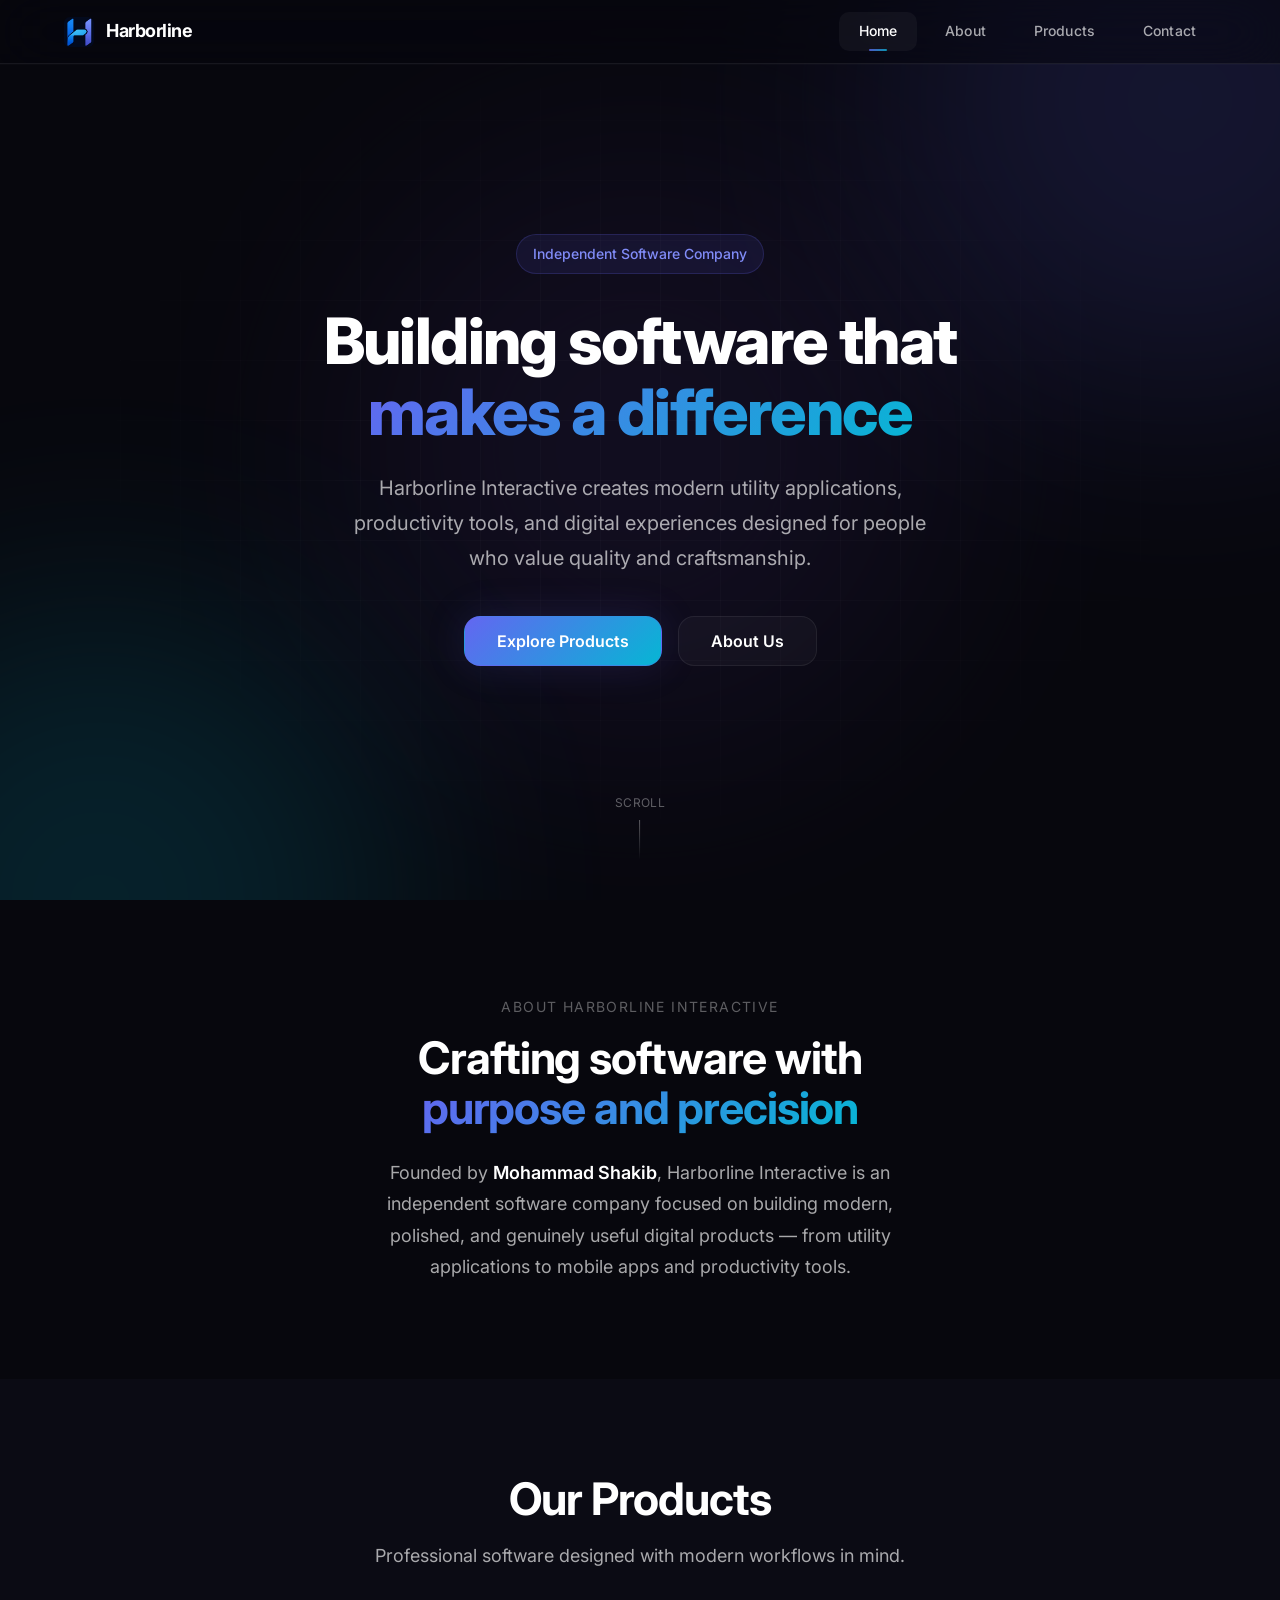
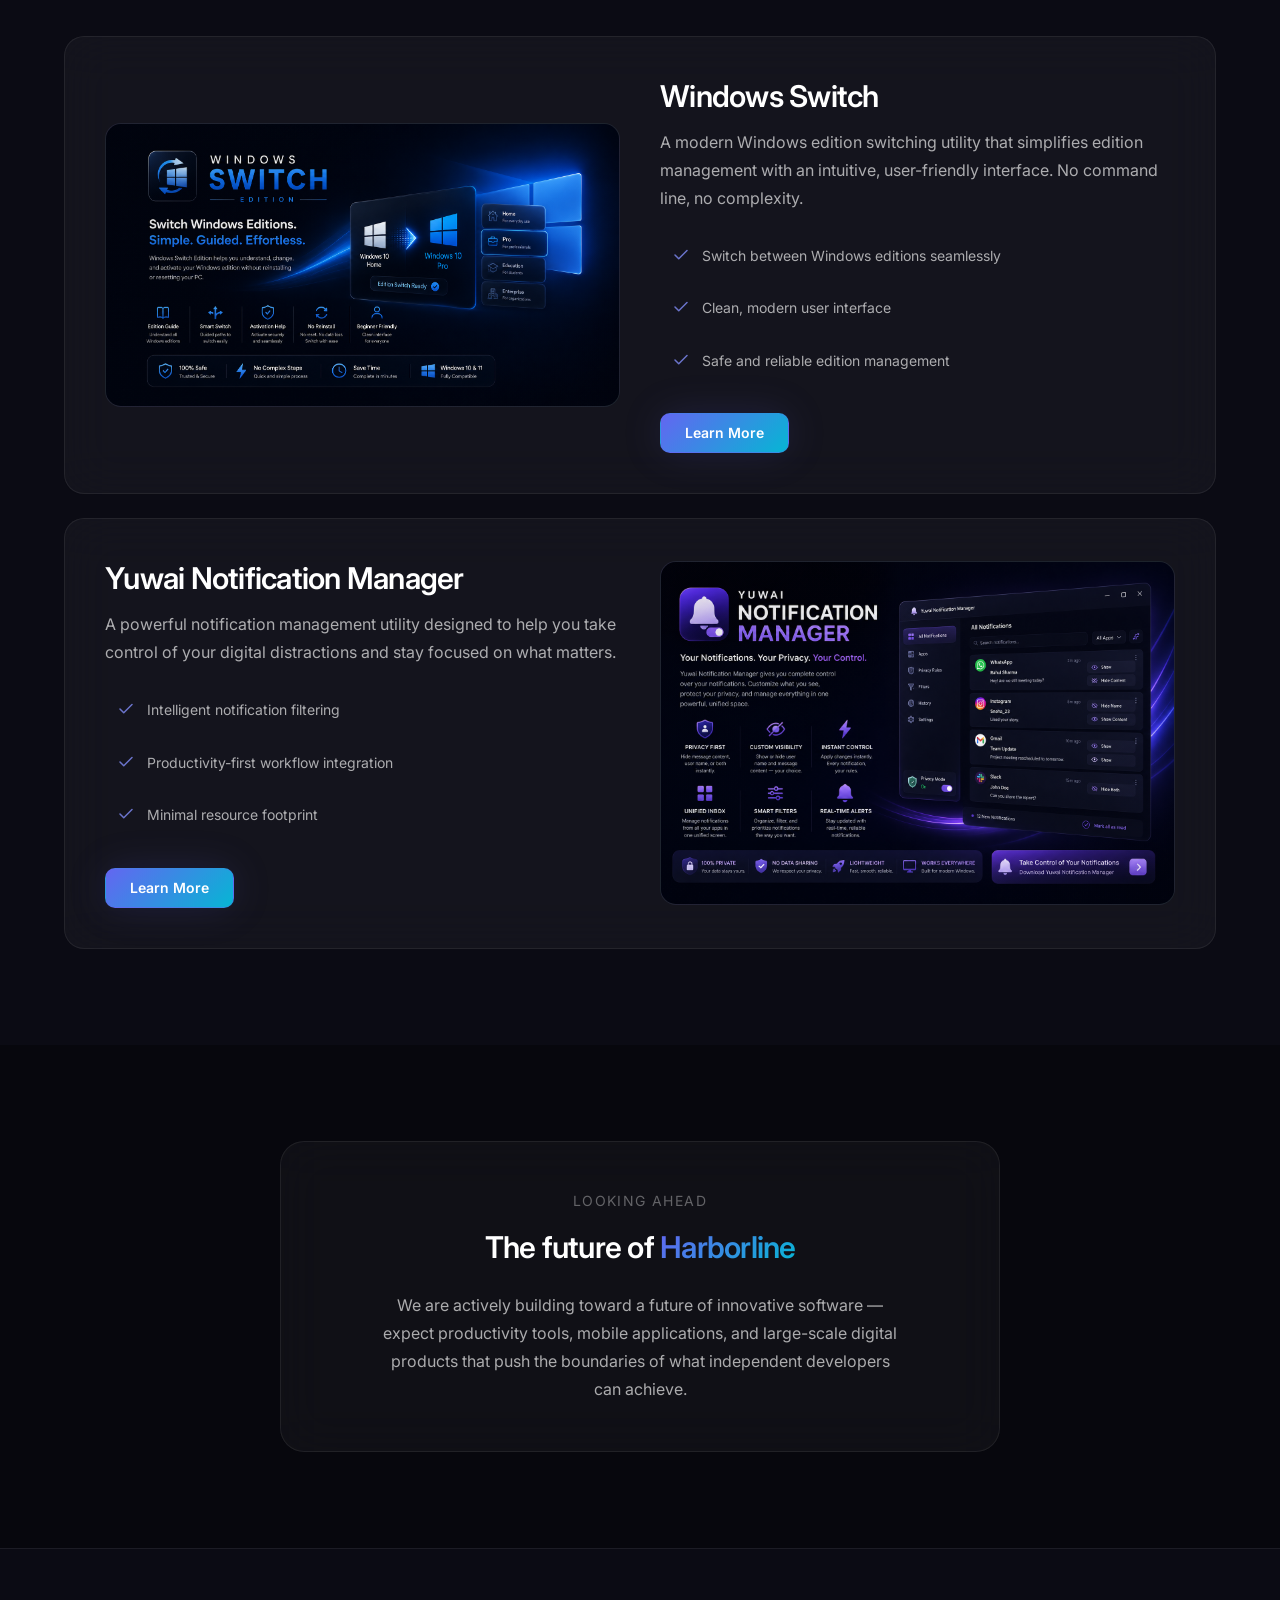
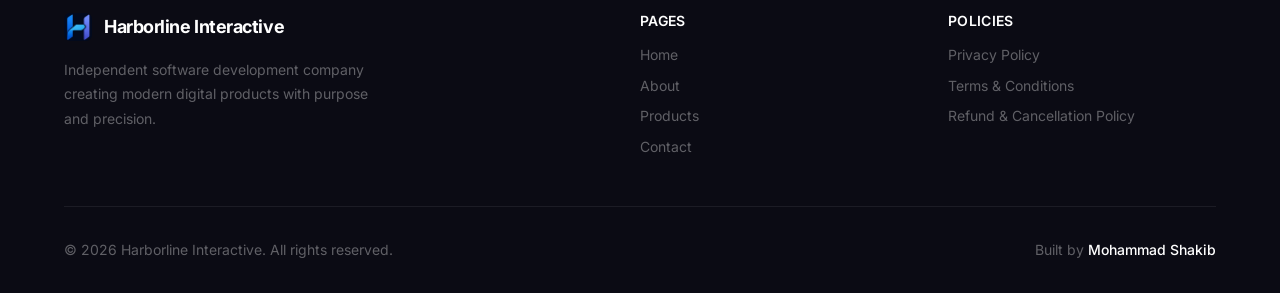
==== commit 8af6f892: "Revert "Build premium Yuwai banner in HTML/CSS — mockup, features, privacy controls, trust badges" T" ====
--- a/index.html
+++ b/index.html
@@ -144,75 +144,10 @@
           </ul>
           <a href="products.html#yuwai" class="btn btn-primary">Learn More</a>
         </div>
-        <div class="product-card-visual" style="padding:0;border:none;background:transparent;">
-          <div class="yuwai-mockup" style="border-radius:16px;max-width:100%;">
-            <div class="yuwai-mockup-header">
-              <div class="yuwai-mockup-dots"><span></span><span></span><span></span></div>
-              <span class="yuwai-mockup-title-bar">Yuwai Notification Manager</span>
-            </div>
-            <div class="yuwai-mockup-body">
-              <div class="yuwai-mockup-toggle">
-                <div class="yuwai-mockup-toggle-left">
-                  <svg width="14" height="14" viewBox="0 0 24 24" fill="none" stroke="currentColor" stroke-width="2" stroke-linecap="round" stroke-linejoin="round"><path d="M12 22s8-4 8-10V5l-8-3-8 3v7c0 6 8 10 8 10z"/></svg>
-                  <span>Privacy Mode</span>
-                </div>
-                <div class="yuwai-toggle-track"><div class="yuwai-toggle-thumb"></div></div>
-              </div>
-              <div class="yuwai-mockup-list">
-                <div class="yuwai-mockup-item">
-                  <div class="yuwai-mockup-item-icon yuwai-icon-whatsapp">W</div>
-                  <div class="yuwai-mockup-item-content">
-                    <div class="yuwai-mockup-item-sender">Sarah</div>
-                    <div class="yuwai-mockup-item-text">Hey, are you free tonight?</div>
-                  </div>
-                  <div class="yuwai-mockup-item-controls">
-                    <span class="yuwai-control-btn yuwai-control-active">Show Content</span>
-                    <span class="yuwai-control-btn">Hide</span>
-                    <span class="yuwai-control-btn">Name</span>
-                    <span class="yuwai-control-btn">Both</span>
-                  </div>
-                </div>
-                <div class="yuwai-mockup-item">
-                  <div class="yuwai-mockup-item-icon yuwai-icon-gmail">G</div>
-                  <div class="yuwai-mockup-item-content">
-                    <div class="yuwai-mockup-item-sender">Google</div>
-                    <div class="yuwai-mockup-item-text yuwai-text-hidden">Your invoice for June</div>
-                  </div>
-                  <div class="yuwai-mockup-item-controls">
-                    <span class="yuwai-control-btn">Show</span>
-                    <span class="yuwai-control-btn yuwai-control-active">Hide Content</span>
-                    <span class="yuwai-control-btn">Name</span>
-                    <span class="yuwai-control-btn">Both</span>
-                  </div>
-                </div>
-                <div class="yuwai-mockup-item">
-                  <div class="yuwai-mockup-item-icon yuwai-icon-instagram">I</div>
-                  <div class="yuwai-mockup-item-content">
-                    <div class="yuwai-mockup-item-sender yuwai-text-hidden">john_doe</div>
-                    <div class="yuwai-mockup-item-text yuwai-text-hidden">john_doe liked your photo</div>
-                  </div>
-                  <div class="yuwai-mockup-item-controls">
-                    <span class="yuwai-control-btn">Show</span>
-                    <span class="yuwai-control-btn">Hide</span>
-                    <span class="yuwai-control-btn yuwai-control-active">Hide Name</span>
-                    <span class="yuwai-control-btn">Both</span>
-                  </div>
-                </div>
-                <div class="yuwai-mockup-item">
-                  <div class="yuwai-mockup-item-icon yuwai-icon-slack">S</div>
-                  <div class="yuwai-mockup-item-content">
-                    <div class="yuwai-mockup-item-sender yuwai-text-hidden">#general</div>
-                    <div class="yuwai-mockup-item-text yuwai-text-hidden">@you mentioned in the thread</div>
-                  </div>
-                  <div class="yuwai-mockup-item-controls">
-                    <span class="yuwai-control-btn">Show</span>
-                    <span class="yuwai-control-btn">Hide</span>
-                    <span class="yuwai-control-btn">Name</span>
-                    <span class="yuwai-control-btn yuwai-control-active">Hide Both</span>
-                  </div>
-                </div>
-              </div>
-            </div>
+        <div class="product-card-visual">
+          <div class="product-card-banner">
+            <img src="assets/images/Yuwai-banner-new.png" alt="" aria-hidden="true" class="product-banner-img" loading="lazy">
+            <div class="product-banner-overlay"></div>
           </div>
         </div>
       </div>
--- a/css/style.css
+++ b/css/style.css
@@ -1435,384 +1435,3 @@
   color: var(--color-text-secondary);
   margin-bottom: var(--space-8);
 }
-
-/* --------------------------------------------------------------------------
-    21.  Yuwai Banner Component
-    -------------------------------------------------------------------------- */
-.yuwai-banner {
-  position: relative;
-  overflow: hidden;
-  border-radius: 20px;
-  background:
-    radial-gradient(ellipse at 80% 20%, rgba(99,102,241,0.06) 0%, transparent 50%),
-    radial-gradient(ellipse at 20% 80%, rgba(6,182,212,0.04) 0%, transparent 50%),
-    linear-gradient(145deg, #07070d 0%, #0c0a1e 30%, #0f0520 60%, #07070d 100%);
-  border: 1px solid var(--color-border);
-}
-
-.yuwai-banner-glow {
-  position: absolute;
-  border-radius: 50%;
-  pointer-events: none;
-  filter: blur(120px);
-}
-
-.yuwai-banner-glow-1 {
-  width: 500px;
-  height: 500px;
-  top: -200px;
-  right: -150px;
-  background: radial-gradient(circle, rgba(99,102,241,0.12), transparent 70%);
-}
-
-.yuwai-banner-glow-2 {
-  width: 400px;
-  height: 400px;
-  bottom: -150px;
-  left: -100px;
-  background: radial-gradient(circle, rgba(6,182,212,0.08), transparent 70%);
-}
-
-.yuwai-banner-inner {
-  position: relative;
-  z-index: 1;
-  display: flex;
-  flex-direction: column;
-  gap: var(--space-8);
-  padding: var(--space-8);
-}
-
-@media (min-width: 768px) {
-  .yuwai-banner-inner {
-    flex-direction: row;
-    align-items: center;
-    gap: var(--space-10);
-    padding: var(--space-12) var(--space-10);
-  }
-}
-
-/* Left content */
-.yuwai-banner-left {
-  flex: 0 0 auto;
-  max-width: 100%;
-}
-
-@media (min-width: 768px) {
-  .yuwai-banner-left {
-    flex: 0 0 42%;
-    max-width: 42%;
-  }
-}
-
-.yuwai-banner-icon {
-  margin-bottom: var(--space-5);
-}
-
-.yuwai-banner-icon svg {
-  width: 44px;
-  height: 44px;
-  display: block;
-  filter: drop-shadow(0 4px 20px rgba(99,102,241,0.3));
-}
-
-.yuwai-banner-title {
-  font-size: clamp(1.8rem, 4vw, 2.8rem);
-  font-weight: 800;
-  line-height: 1.05;
-  letter-spacing: -0.02em;
-  background: linear-gradient(135deg, #fff 0%, #c4b5fd 100%);
-  -webkit-background-clip: text;
-  -webkit-text-fill-color: transparent;
-  background-clip: text;
-  margin-bottom: var(--space-3);
-}
-
-.yuwai-banner-tagline {
-  font-size: clamp(0.95rem, 1.5vw, 1.1rem);
-  color: var(--color-accent-light);
-  font-weight: 500;
-  margin-bottom: var(--space-6);
-  letter-spacing: -0.01em;
-}
-
-/* Features */
-.yuwai-features {
-  display: flex;
-  flex-direction: column;
-  gap: var(--space-4);
-  margin-bottom: var(--space-8);
-}
-
-.yuwai-feature {
-  display: flex;
-  gap: var(--space-3);
-  align-items: flex-start;
-}
-
-.yuwai-feature-icon {
-  width: 18px;
-  height: 18px;
-  flex-shrink: 0;
-  margin-top: 2px;
-  color: var(--color-accent-light);
-  opacity: 0.85;
-}
-
-.yuwai-feature div {
-  flex: 1;
-  min-width: 0;
-}
-
-.yuwai-feature strong {
-  display: block;
-  font-size: 0.9375rem;
-  font-weight: 600;
-  color: var(--color-text-primary);
-  margin-bottom: 1px;
-}
-
-.yuwai-feature span {
-  display: block;
-  font-size: 0.8125rem;
-  color: var(--color-text-secondary);
-  line-height: 1.45;
-}
-
-/* Trust badges */
-.yuwai-trust {
-  display: flex;
-  flex-wrap: wrap;
-  gap: var(--space-2);
-}
-
-.yuwai-trust-badge {
-  display: inline-flex;
-  align-items: center;
-  gap: 5px;
-  padding: 5px 11px;
-  font-size: 0.75rem;
-  font-weight: 500;
-  color: var(--color-text-secondary);
-  background: rgba(255,255,255,0.04);
-  border: 1px solid rgba(255,255,255,0.06);
-  border-radius: var(--radius-full);
-  white-space: nowrap;
-}
-
-.yuwai-trust-badge svg {
-  flex-shrink: 0;
-  opacity: 0.7;
-}
-
-/* Right - Mockup */
-.yuwai-banner-right {
-  flex: 1;
-  min-width: 0;
-  display: flex;
-  align-items: center;
-  justify-content: center;
-}
-
-.yuwai-mockup {
-  width: 100%;
-  max-width: 500px;
-  border-radius: 14px;
-  overflow: hidden;
-  background: rgba(255,255,255,0.03);
-  border: 1px solid rgba(255,255,255,0.08);
-  box-shadow:
-    0 8px 40px rgba(0,0,0,0.3),
-    0 0 80px rgba(99,102,241,0.04);
-  backdrop-filter: blur(20px);
-  -webkit-backdrop-filter: blur(20px);
-}
-
-.yuwai-mockup-header {
-  display: flex;
-  align-items: center;
-  padding: 12px 16px;
-  background: rgba(255,255,255,0.04);
-  border-bottom: 1px solid rgba(255,255,255,0.06);
-}
-
-.yuwai-mockup-dots {
-  display: flex;
-  gap: 6px;
-  flex-shrink: 0;
-}
-
-.yuwai-mockup-dots span {
-  width: 8px;
-  height: 8px;
-  border-radius: 50%;
-  display: block;
-}
-
-.yuwai-mockup-dots span:nth-child(1) { background: #ff5f56; }
-.yuwai-mockup-dots span:nth-child(2) { background: #ffbd2e; }
-.yuwai-mockup-dots span:nth-child(3) { background: #27c93f; }
-
-.yuwai-mockup-title-bar {
-  flex: 1;
-  text-align: center;
-  font-size: 0.75rem;
-  font-weight: 500;
-  color: var(--color-text-tertiary);
-  margin-right: 36px;
-}
-
-.yuwai-mockup-body {
-  padding: 16px;
-}
-
-.yuwai-mockup-toggle {
-  display: flex;
-  align-items: center;
-  justify-content: space-between;
-  padding: 8px 12px;
-  background: rgba(255,255,255,0.03);
-  border-radius: 10px;
-  margin-bottom: 14px;
-  border: 1px solid rgba(255,255,255,0.05);
-}
-
-.yuwai-mockup-toggle-left {
-  display: flex;
-  align-items: center;
-  gap: 7px;
-  font-size: 0.8125rem;
-  font-weight: 500;
-  color: var(--color-text-primary);
-}
-
-.yuwai-mockup-toggle-left svg {
-  color: var(--color-accent-light);
-  opacity: 0.8;
-}
-
-.yuwai-toggle-track {
-  width: 38px;
-  height: 20px;
-  border-radius: 10px;
-  background: var(--color-accent);
-  position: relative;
-  cursor: default;
-  box-shadow: 0 0 12px rgba(99,102,241,0.2);
-}
-
-.yuwai-toggle-thumb {
-  width: 16px;
-  height: 16px;
-  border-radius: 50%;
-  background: #fff;
-  position: absolute;
-  top: 2px;
-  right: 2px;
-  box-shadow: 0 1px 3px rgba(0,0,0,0.2);
-}
-
-/* Notification list */
-.yuwai-mockup-list {
-  display: flex;
-  flex-direction: column;
-  gap: 10px;
-}
-
-.yuwai-mockup-item {
-  display: flex;
-  gap: 10px;
-  align-items: flex-start;
-  padding: 11px 12px;
-  background: rgba(255,255,255,0.03);
-  border-radius: 10px;
-  border: 1px solid rgba(255,255,255,0.04);
-}
-
-.yuwai-mockup-item-icon {
-  width: 30px;
-  height: 30px;
-  border-radius: 7px;
-  display: flex;
-  align-items: center;
-  justify-content: center;
-  font-size: 0.75rem;
-  font-weight: 700;
-  color: #fff;
-  flex-shrink: 0;
-  margin-top: 1px;
-}
-
-.yuwai-icon-whatsapp { background: #25D366; }
-.yuwai-icon-gmail { background: #EA4335; }
-.yuwai-icon-instagram { background: linear-gradient(135deg, #F58529, #DD2A7B, #8134AF); }
-.yuwai-icon-slack { background: linear-gradient(135deg, #4A154B, #E01563); }
-
-.yuwai-mockup-item-content {
-  flex: 1;
-  min-width: 0;
-}
-
-.yuwai-mockup-item-sender {
-  font-size: 0.8125rem;
-  font-weight: 600;
-  color: var(--color-text-primary);
-  margin-bottom: 1px;
-}
-
-.yuwai-mockup-item-text {
-  font-size: 0.75rem;
-  color: var(--color-text-secondary);
-  white-space: nowrap;
-  overflow: hidden;
-  text-overflow: ellipsis;
-  line-height: 1.4;
-}
-
-.yuwai-text-hidden {
-  color: rgba(255,255,255,0.25);
-  filter: blur(3px);
-  user-select: none;
-}
-
-.yuwai-mockup-item-controls {
-  display: flex;
-  flex-wrap: wrap;
-  gap: 3px;
-  flex-shrink: 0;
-  max-width: 130px;
-  justify-content: flex-end;
-}
-
-.yuwai-control-btn {
-  display: inline-block;
-  padding: 2px 5px;
-  font-size: 0.625rem;
-  font-weight: 500;
-  border-radius: 3px;
-  border: 1px solid rgba(255,255,255,0.1);
-  color: var(--color-text-tertiary);
-  line-height: 1.4;
-  white-space: nowrap;
-}
-
-.yuwai-control-active {
-  background: rgba(99,102,241,0.2);
-  border-color: rgba(99,102,241,0.35);
-  color: var(--color-accent-light);
-}
-
-/* Responsive mockup */
-@media (max-width: 767px) {
-  .yuwai-mockup {
-    max-width: 100%;
-  }
-
-  .yuwai-mockup-item-controls {
-    max-width: 100px;
-  }
-
-  .yuwai-control-btn {
-    font-size: 0.5625rem;
-    padding: 1px 4px;
-  }
-}
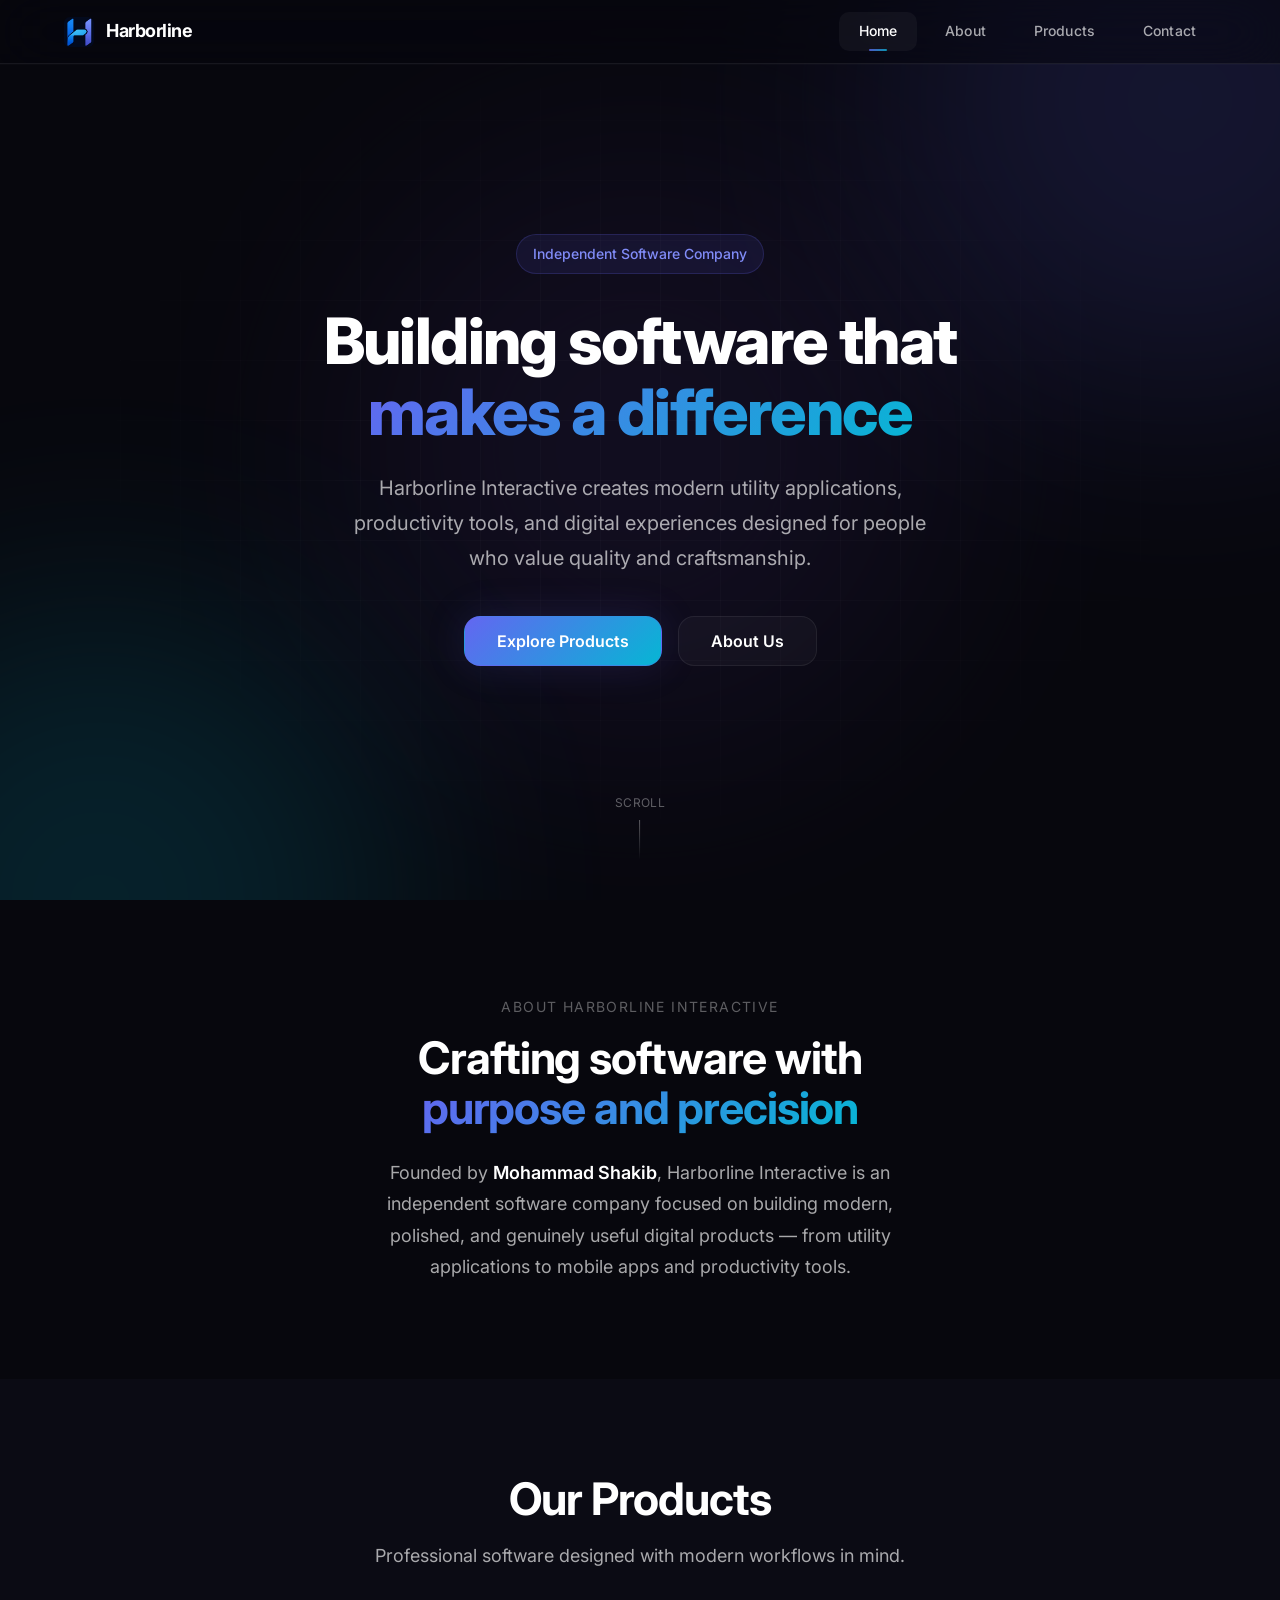
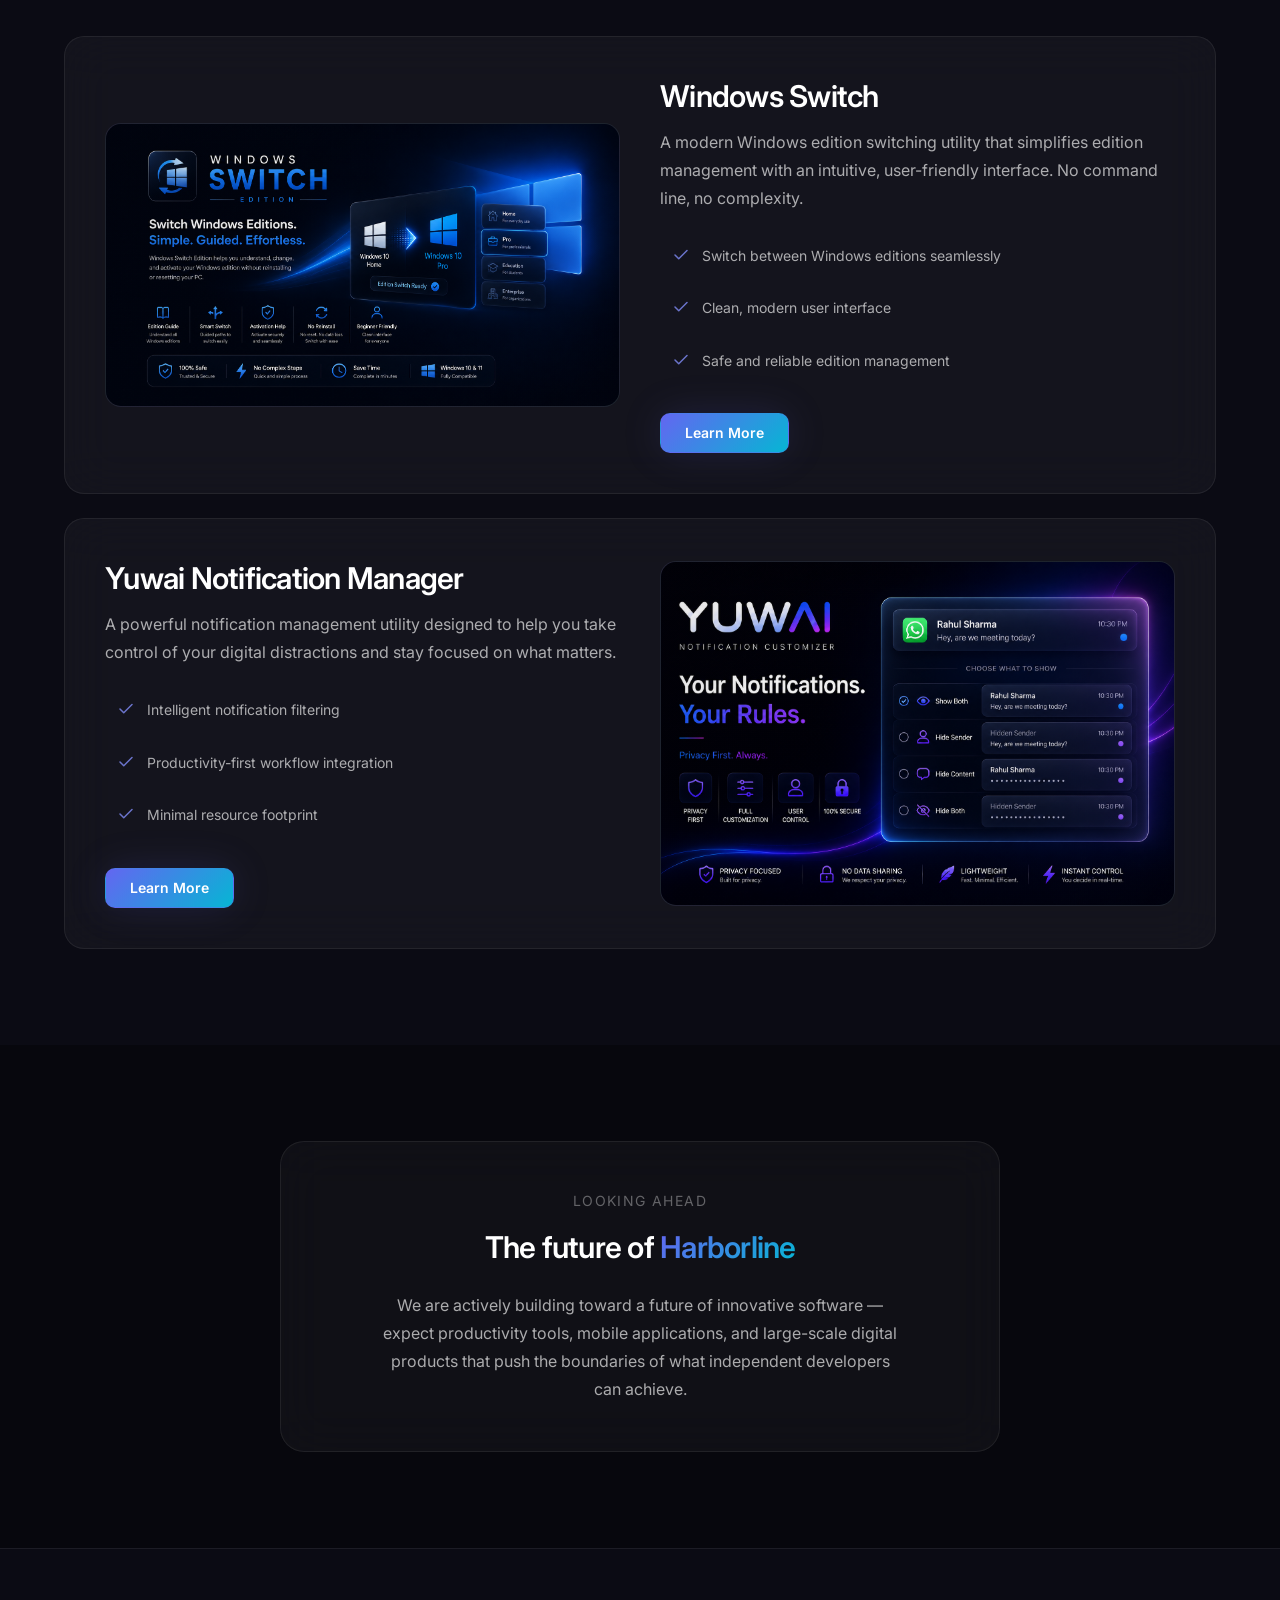
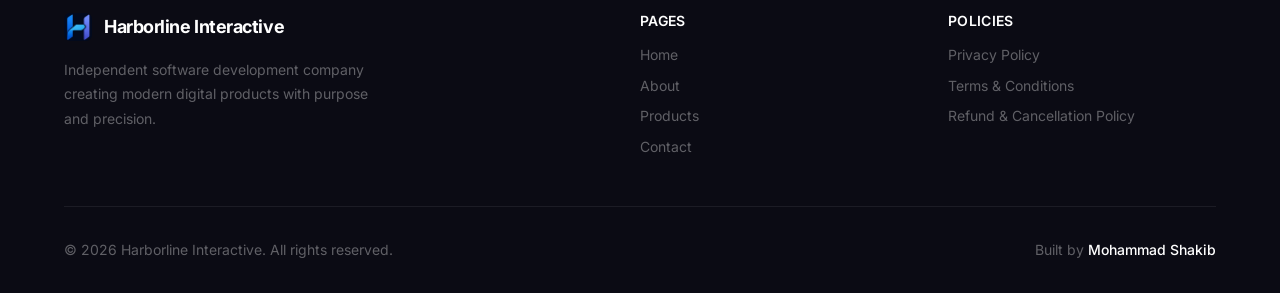
==== commit 36de3364: "Replace Yuwai banner on home page with Yuwai-banner-home.png" ====
--- a/index.html
+++ b/index.html
@@ -146,7 +146,7 @@
         </div>
         <div class="product-card-visual">
           <div class="product-card-banner">
-            <img src="assets/images/Yuwai-banner-new.png" alt="" aria-hidden="true" class="product-banner-img" loading="lazy">
+            <img src="assets/images/Yuwai-banner-home.png" alt="" aria-hidden="true" class="product-banner-img" loading="lazy">
             <div class="product-banner-overlay"></div>
           </div>
         </div>
--- a/css/style.css
+++ b/css/style.css
@@ -848,7 +848,7 @@
 }
 
 .feature-item {
-  padding: var(--space-6) var(--space-7);
+  padding: var(--space-6) var(--space-8);
   border-radius: 18px;
   background: var(--color-surface-glass);
   border: 1px solid var(--color-border);
@@ -960,14 +960,9 @@
   width: 96px;
   height: 96px;
   border-radius: 50%;
-  background: var(--color-gradient-1);
+  object-fit: cover;
+  display: block;
   margin: 0 auto var(--space-5);
-  display: flex;
-  align-items: center;
-  justify-content: center;
-  font-size: var(--text-3xl);
-  font-weight: 700;
-  color: white;
   box-shadow: 0 0 0 3px rgba(99, 102, 241, 0.15);
 }
 
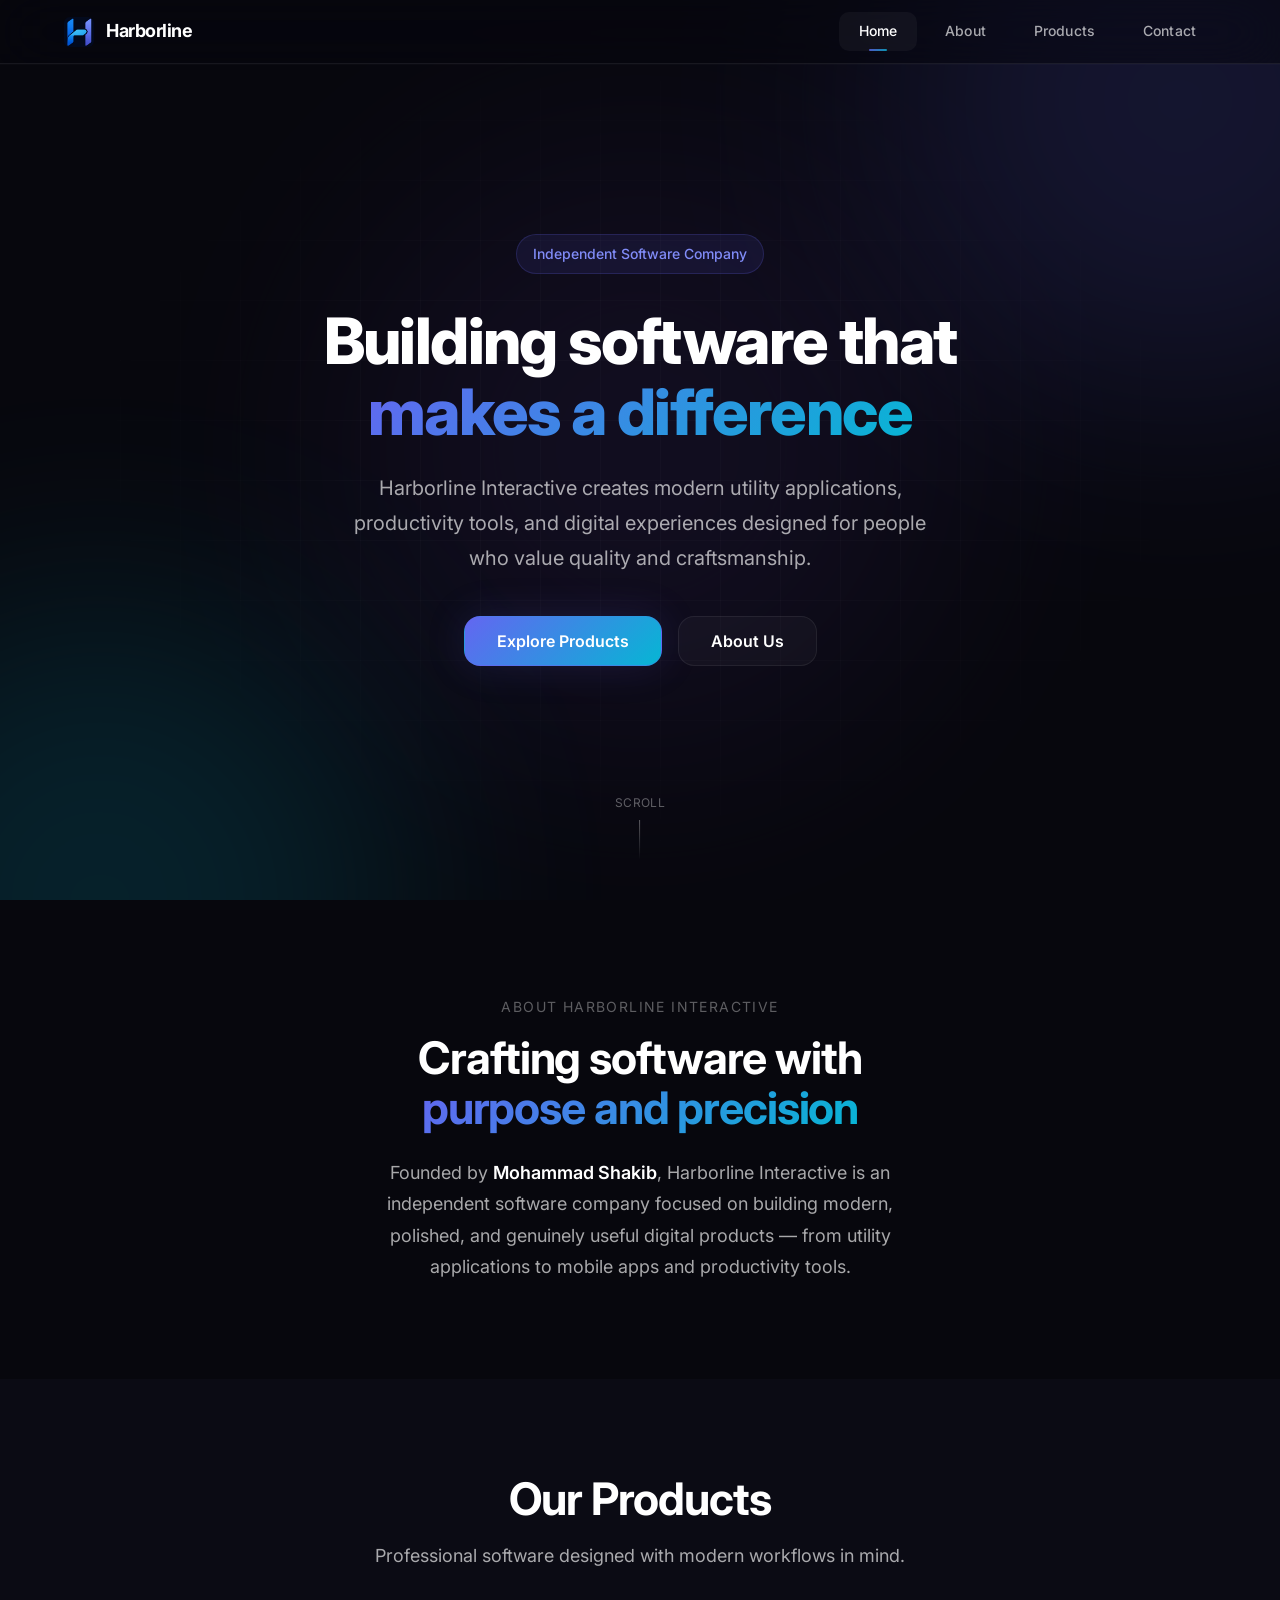
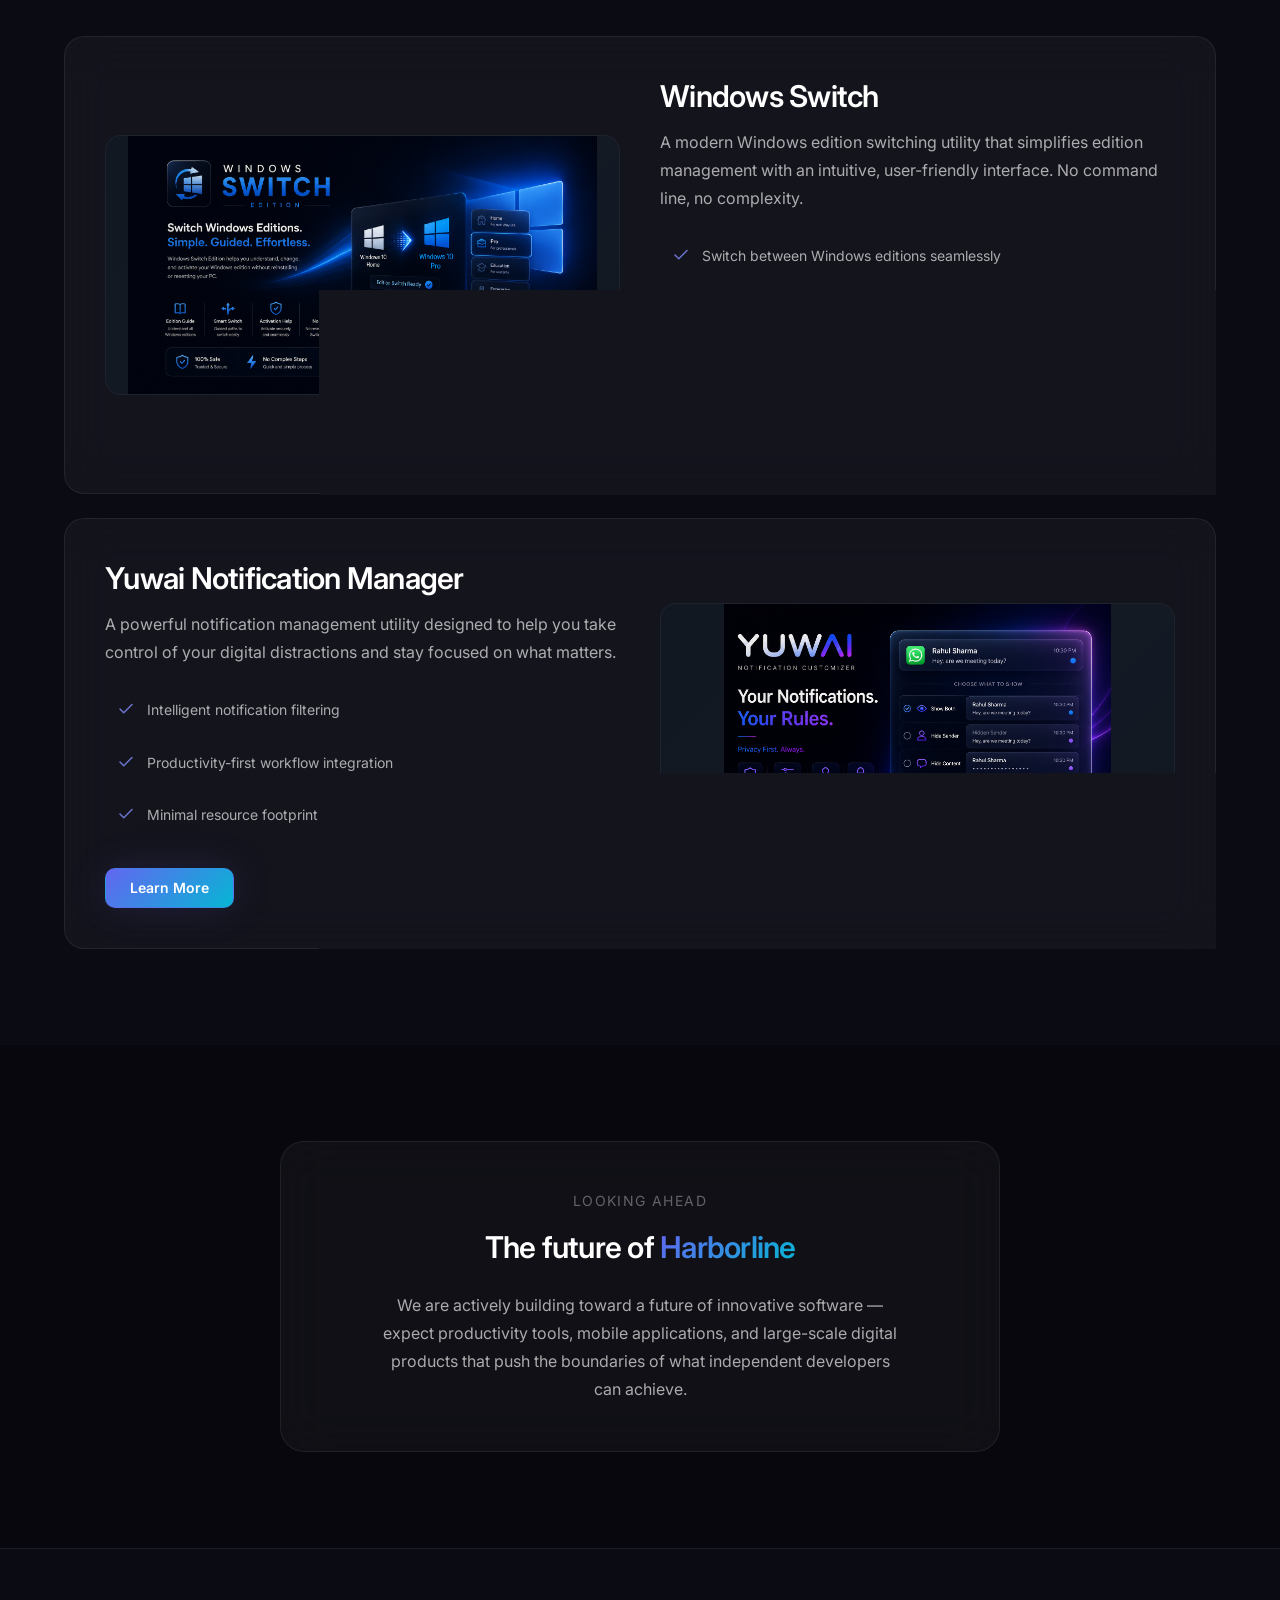
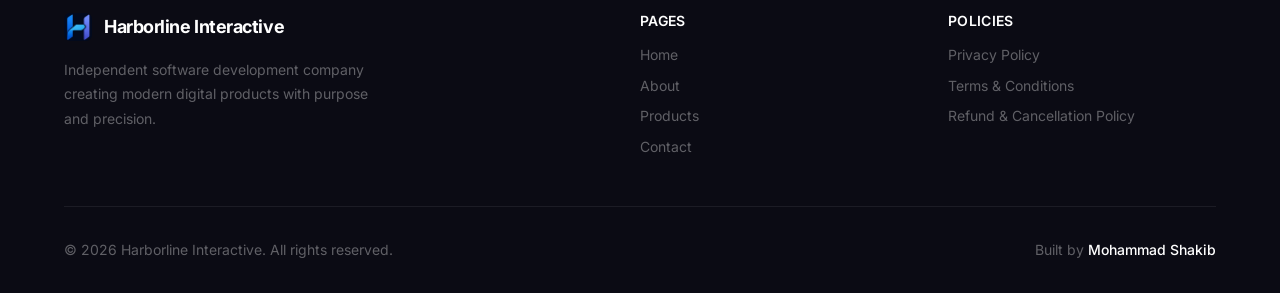
==== commit 8ff44852: "Switch home card images to background-size — zoom without clipping, full image visible" ====
--- a/index.html
+++ b/index.html
@@ -116,11 +116,8 @@
           </ul>
           <a href="products.html#windows-switch" class="btn btn-primary">Learn More</a>
         </div>
-        <div class="product-card-visual">
-          <div class="product-card-banner">
-            <img src="assets/images/WinSwitch-banner-new.png" alt="" aria-hidden="true" class="product-banner-img" loading="lazy">
-            <div class="product-banner-overlay"></div>
-          </div>
+        <div class="product-card-visual" style="background-image:url('assets/images/WinSwitch-banner-new.png');">
+          <div class="product-banner-overlay"></div>
         </div>
       </div>
 
@@ -144,11 +141,8 @@
           </ul>
           <a href="products.html#yuwai" class="btn btn-primary">Learn More</a>
         </div>
-        <div class="product-card-visual">
-          <div class="product-card-banner">
-            <img src="assets/images/Yuwai-banner-home.png" alt="" aria-hidden="true" class="product-banner-img" loading="lazy">
-            <div class="product-banner-overlay"></div>
-          </div>
+        <div class="product-card-visual" style="background-image:url('assets/images/Yuwai-banner-home.png');">
+          <div class="product-banner-overlay"></div>
         </div>
       </div>
     </div>
--- a/css/style.css
+++ b/css/style.css
@@ -747,6 +747,13 @@
 .product-card-info {
   position: relative;
   z-index: 1;
+  transition: opacity 0.5s cubic-bezier(0.16, 1, 0.3, 1), transform 0.5s cubic-bezier(0.16, 1, 0.3, 1);
+}
+
+.product-card:hover .product-card-info {
+  opacity: 0;
+  transform: translateY(8px);
+  pointer-events: none;
 }
 
 .product-card-info h3 {
@@ -793,14 +800,23 @@
   position: relative;
   border-radius: 16px;
   overflow: hidden;
-  background: linear-gradient(135deg, rgba(99, 102, 241, 0.08), rgba(6, 182, 212, 0.04));
+  min-height: 260px;
+  background-size: contain;
+  background-position: center;
+  background-repeat: no-repeat;
+  background-color: rgba(6, 182, 212, 0.04);
   border: 1px solid var(--color-border-subtle);
-}
-
-/* Banner background system */
+  transition: background-size 0.7s cubic-bezier(0.16, 1, 0.3, 1);
+}
+
+.product-card:hover .product-card-visual {
+  background-size: 120%;
+}
+
+/* Banner background system (for products page only) */
 .product-card-banner {
-  position: relative;
-  overflow: hidden;
+  position: absolute;
+  inset: 0;
 }
 
 .product-banner-img {
@@ -820,6 +836,11 @@
     transparent 50%,
     rgba(7, 7, 13, 0.05) 100%
   );
+  transition: opacity 0.5s ease;
+}
+
+.product-card:hover .product-banner-overlay {
+  opacity: 0;
 }
 
 /* Products page — banner screenshot card */
@@ -834,6 +855,14 @@
 
 .product-screenshot-card .product-card-banner {
   position: relative;
+}
+
+.product-screenshot-card .product-banner-img {
+  display: block;
+  width: 100%;
+  height: auto;
+  object-fit: none;
+  transition: none;
 }
 
 
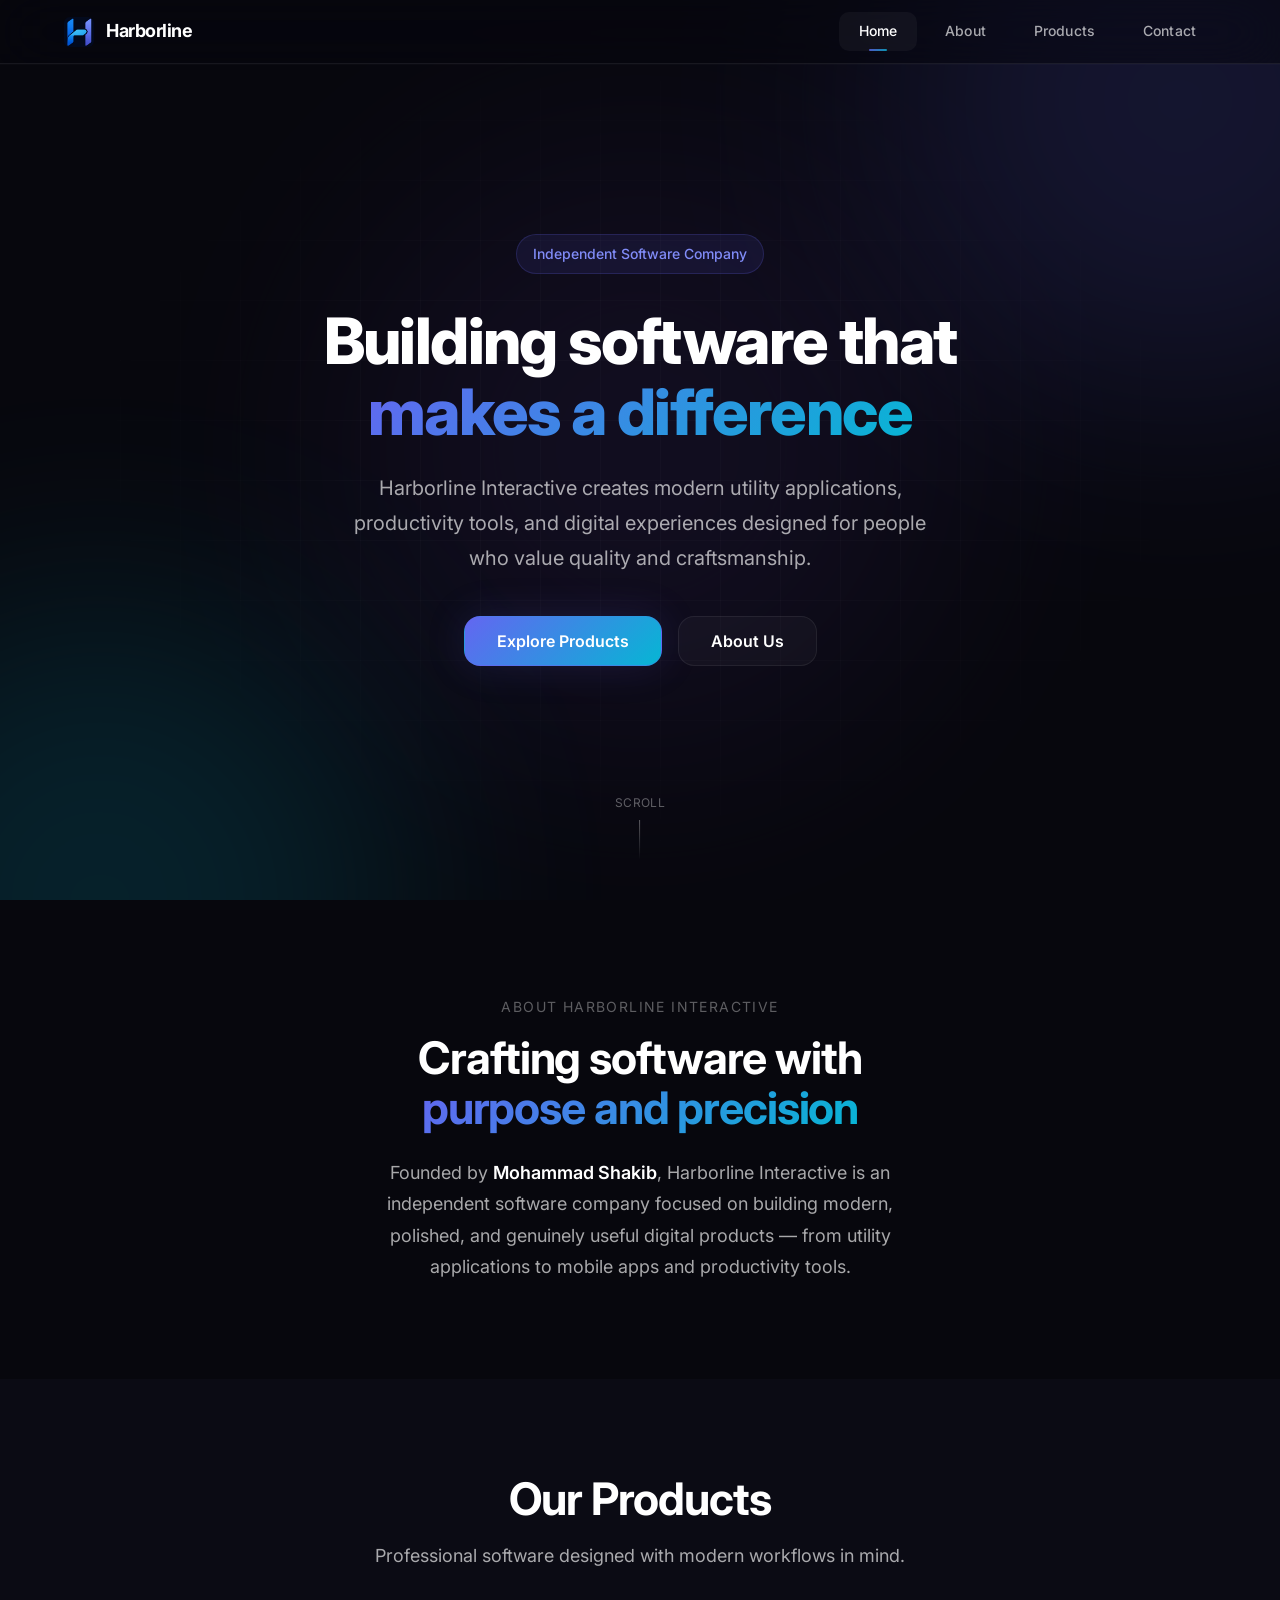
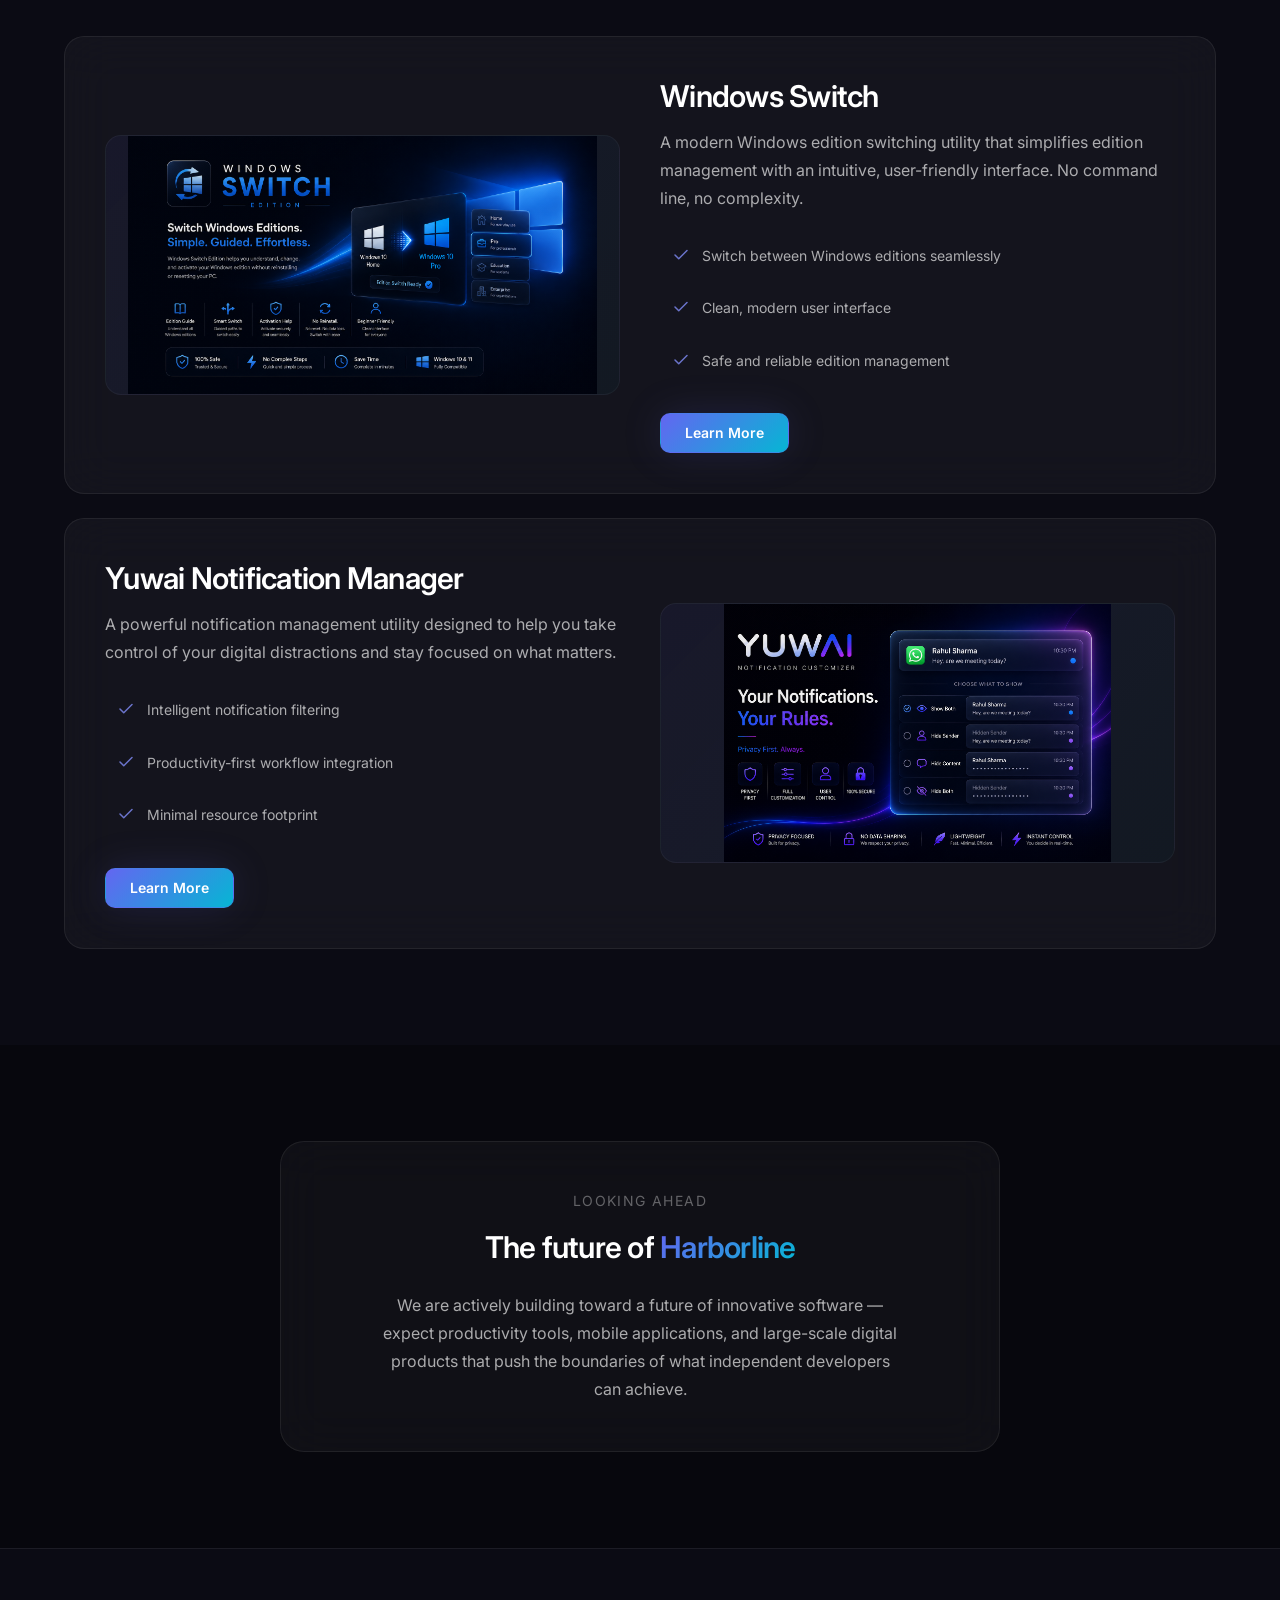
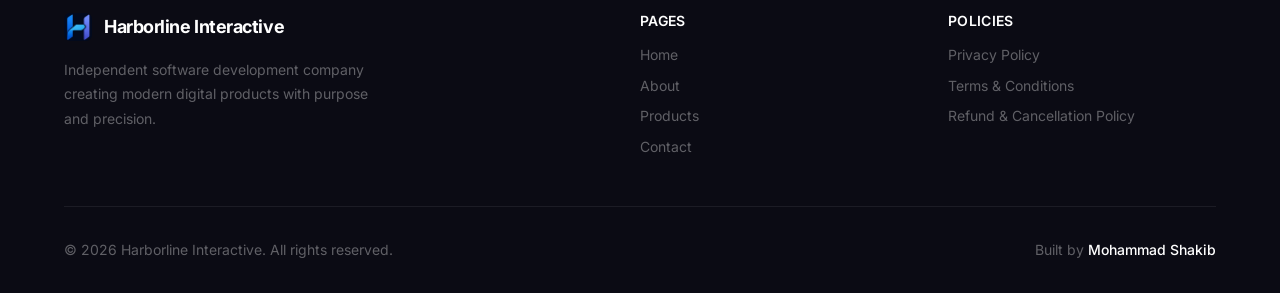
==== commit 56ec1937: "Revert "Switch home card images to background-size — zoom without clipping, full image visible" This" ====
--- a/index.html
+++ b/index.html
@@ -116,8 +116,11 @@
           </ul>
           <a href="products.html#windows-switch" class="btn btn-primary">Learn More</a>
         </div>
-        <div class="product-card-visual" style="background-image:url('assets/images/WinSwitch-banner-new.png');">
-          <div class="product-banner-overlay"></div>
+        <div class="product-card-visual">
+          <div class="product-card-banner">
+            <img src="assets/images/WinSwitch-banner-new.png" alt="" aria-hidden="true" class="product-banner-img" loading="lazy">
+            <div class="product-banner-overlay"></div>
+          </div>
         </div>
       </div>
 
@@ -141,8 +144,11 @@
           </ul>
           <a href="products.html#yuwai" class="btn btn-primary">Learn More</a>
         </div>
-        <div class="product-card-visual" style="background-image:url('assets/images/Yuwai-banner-home.png');">
-          <div class="product-banner-overlay"></div>
+        <div class="product-card-visual">
+          <div class="product-card-banner">
+            <img src="assets/images/Yuwai-banner-home.png" alt="" aria-hidden="true" class="product-banner-img" loading="lazy">
+            <div class="product-banner-overlay"></div>
+          </div>
         </div>
       </div>
     </div>
--- a/css/style.css
+++ b/css/style.css
@@ -801,19 +801,11 @@
   border-radius: 16px;
   overflow: hidden;
   min-height: 260px;
-  background-size: contain;
-  background-position: center;
-  background-repeat: no-repeat;
-  background-color: rgba(6, 182, 212, 0.04);
+  background: linear-gradient(135deg, rgba(99, 102, 241, 0.08), rgba(6, 182, 212, 0.04));
   border: 1px solid var(--color-border-subtle);
-  transition: background-size 0.7s cubic-bezier(0.16, 1, 0.3, 1);
-}
-
-.product-card:hover .product-card-visual {
-  background-size: 120%;
-}
-
-/* Banner background system (for products page only) */
+}
+
+/* Banner background system */
 .product-card-banner {
   position: absolute;
   inset: 0;
@@ -822,9 +814,15 @@
 .product-banner-img {
   display: block;
   width: 100%;
-  height: auto;
+  height: 100%;
+  object-fit: contain;
   pointer-events: none;
   user-select: none;
+  transition: transform 0.7s cubic-bezier(0.16, 1, 0.3, 1);
+}
+
+.product-card:hover .product-banner-img {
+  transform: scale(1.08);
 }
 
 .product-banner-overlay {
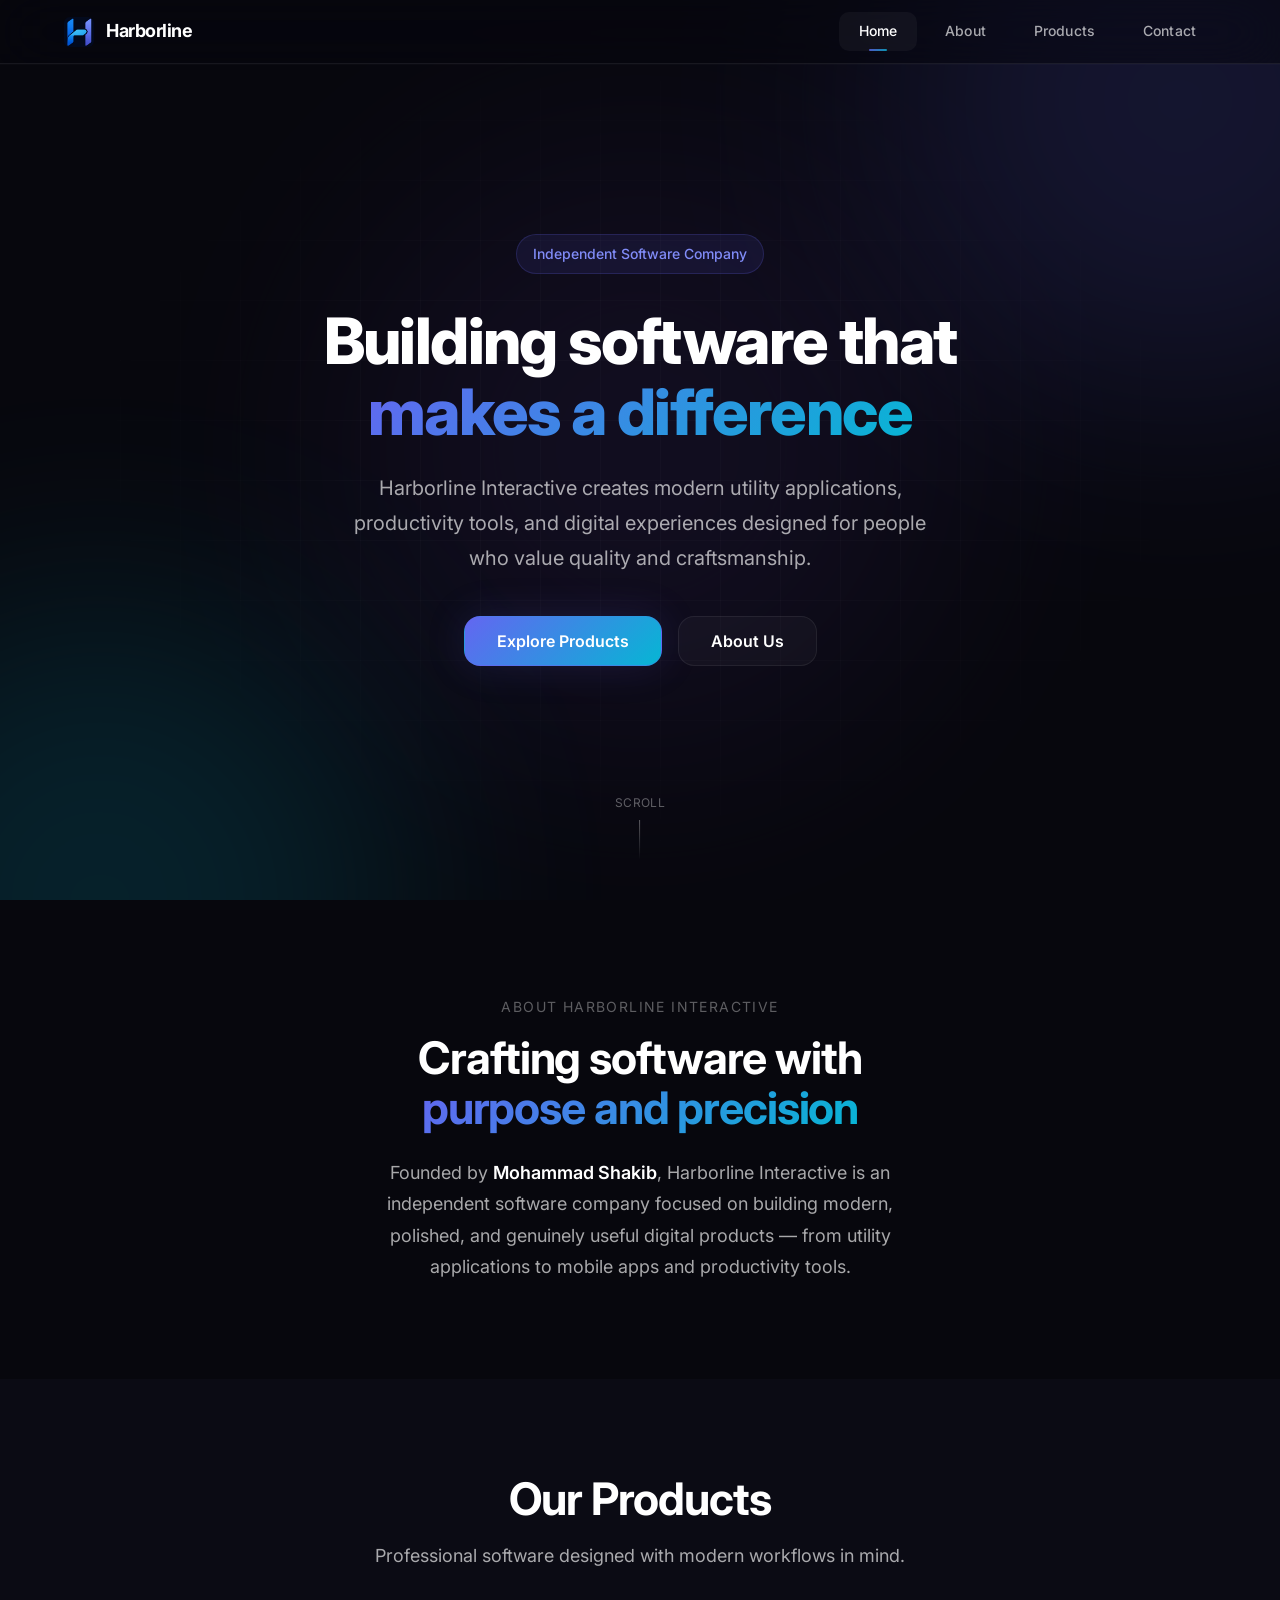
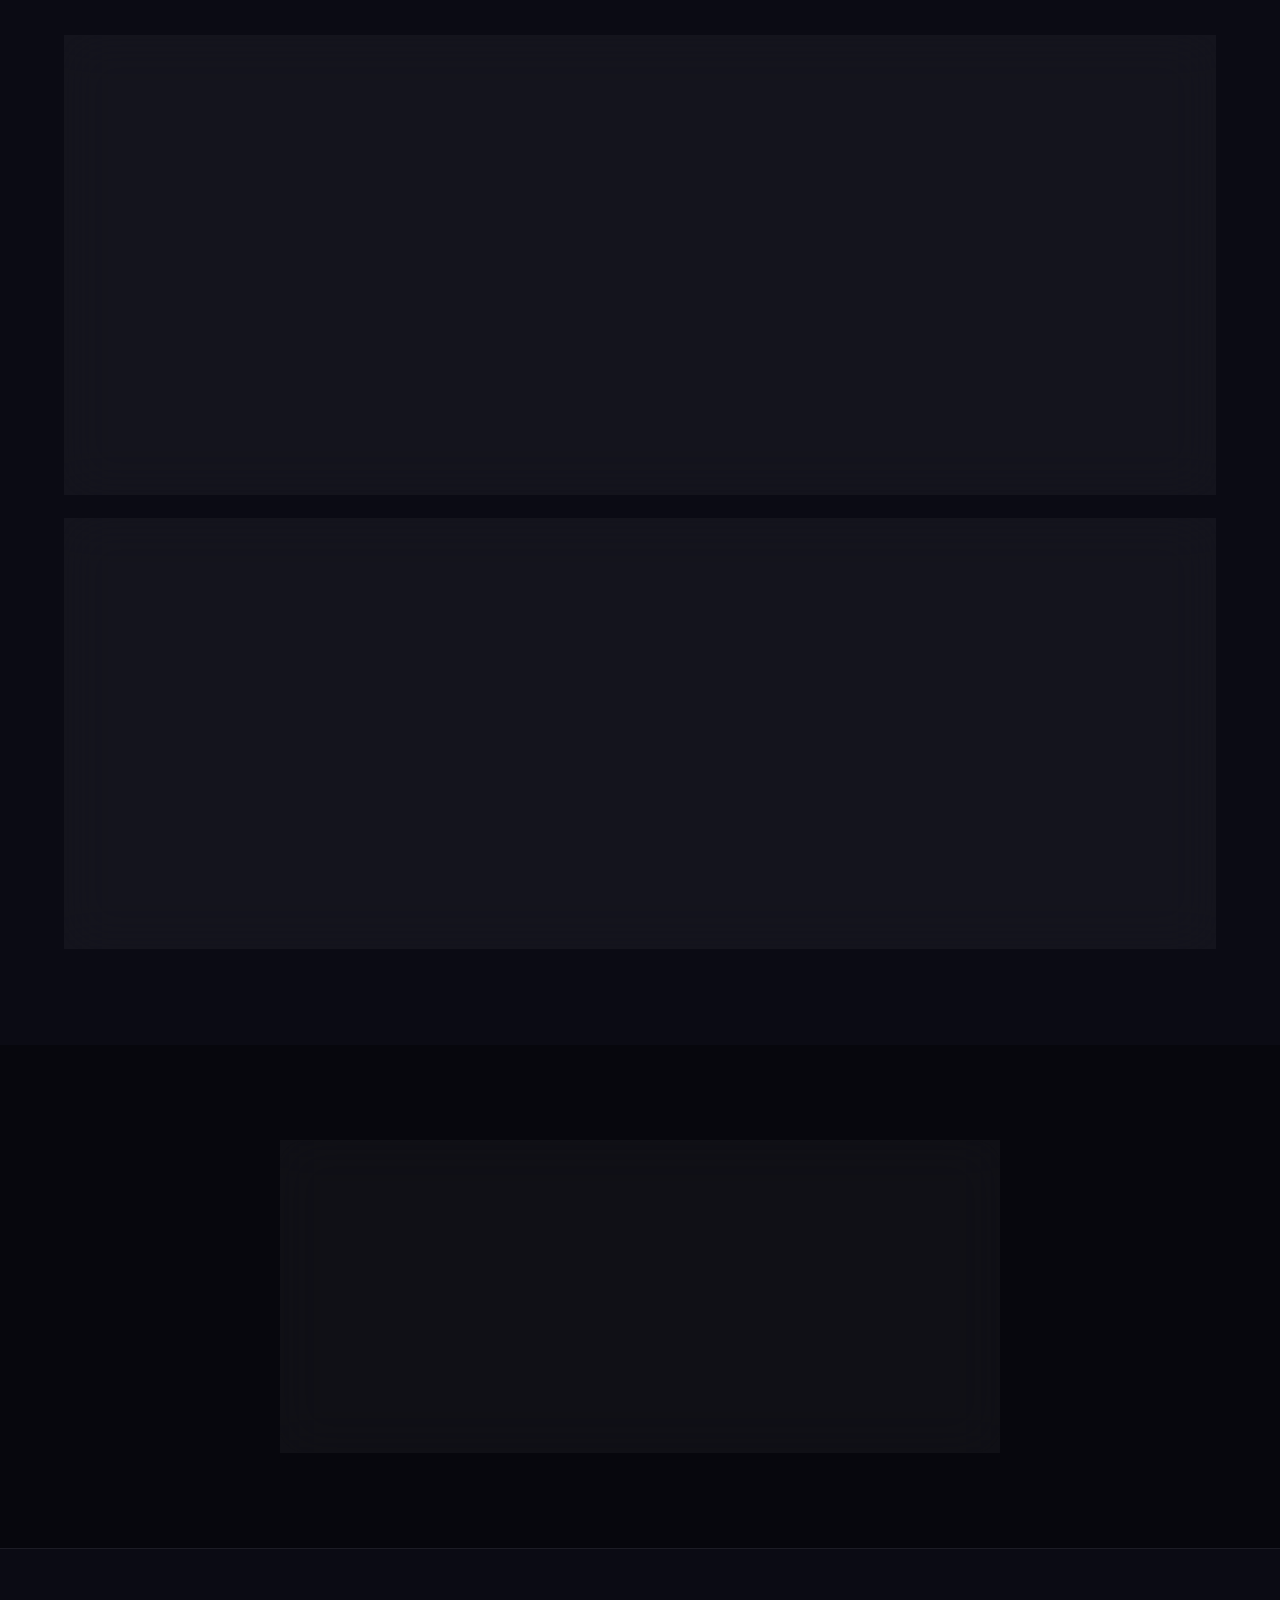
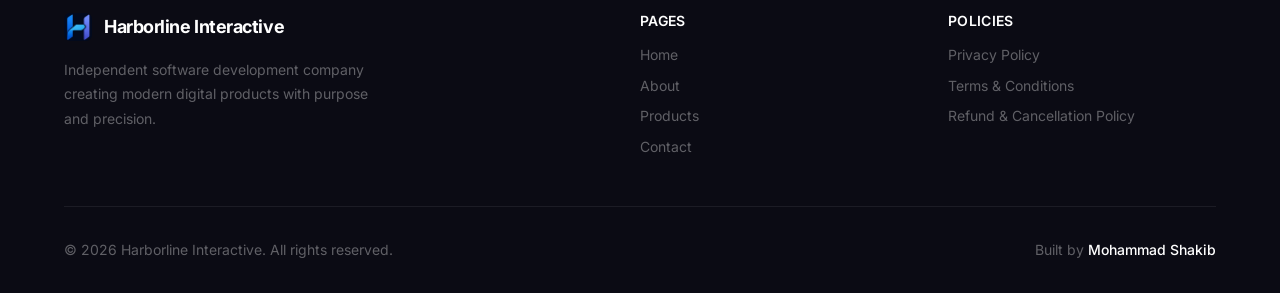
==== commit 31483643: "Replace Windows Switch banner on home page with windows-banner-home.png" ====
--- a/index.html
+++ b/index.html
@@ -118,7 +118,7 @@
         </div>
         <div class="product-card-visual">
           <div class="product-card-banner">
-            <img src="assets/images/WinSwitch-banner-new.png" alt="" aria-hidden="true" class="product-banner-img" loading="lazy">
+            <img src="assets/images/windows-banner-home.png" alt="" aria-hidden="true" class="product-banner-img" loading="lazy">
             <div class="product-banner-overlay"></div>
           </div>
         </div>
--- a/css/style.css
+++ b/css/style.css
@@ -747,13 +747,6 @@
 .product-card-info {
   position: relative;
   z-index: 1;
-  transition: opacity 0.5s cubic-bezier(0.16, 1, 0.3, 1), transform 0.5s cubic-bezier(0.16, 1, 0.3, 1);
-}
-
-.product-card:hover .product-card-info {
-  opacity: 0;
-  transform: translateY(8px);
-  pointer-events: none;
 }
 
 .product-card-info h3 {
@@ -800,29 +793,22 @@
   position: relative;
   border-radius: 16px;
   overflow: hidden;
-  min-height: 260px;
   background: linear-gradient(135deg, rgba(99, 102, 241, 0.08), rgba(6, 182, 212, 0.04));
   border: 1px solid var(--color-border-subtle);
 }
 
 /* Banner background system */
 .product-card-banner {
-  position: absolute;
-  inset: 0;
+  position: relative;
+  overflow: hidden;
 }
 
 .product-banner-img {
   display: block;
   width: 100%;
-  height: 100%;
-  object-fit: contain;
+  height: auto;
   pointer-events: none;
   user-select: none;
-  transition: transform 0.7s cubic-bezier(0.16, 1, 0.3, 1);
-}
-
-.product-card:hover .product-banner-img {
-  transform: scale(1.08);
 }
 
 .product-banner-overlay {
@@ -834,11 +820,6 @@
     transparent 50%,
     rgba(7, 7, 13, 0.05) 100%
   );
-  transition: opacity 0.5s ease;
-}
-
-.product-card:hover .product-banner-overlay {
-  opacity: 0;
 }
 
 /* Products page — banner screenshot card */
@@ -853,14 +834,6 @@
 
 .product-screenshot-card .product-card-banner {
   position: relative;
-}
-
-.product-screenshot-card .product-banner-img {
-  display: block;
-  width: 100%;
-  height: auto;
-  object-fit: none;
-  transition: none;
 }
 
 
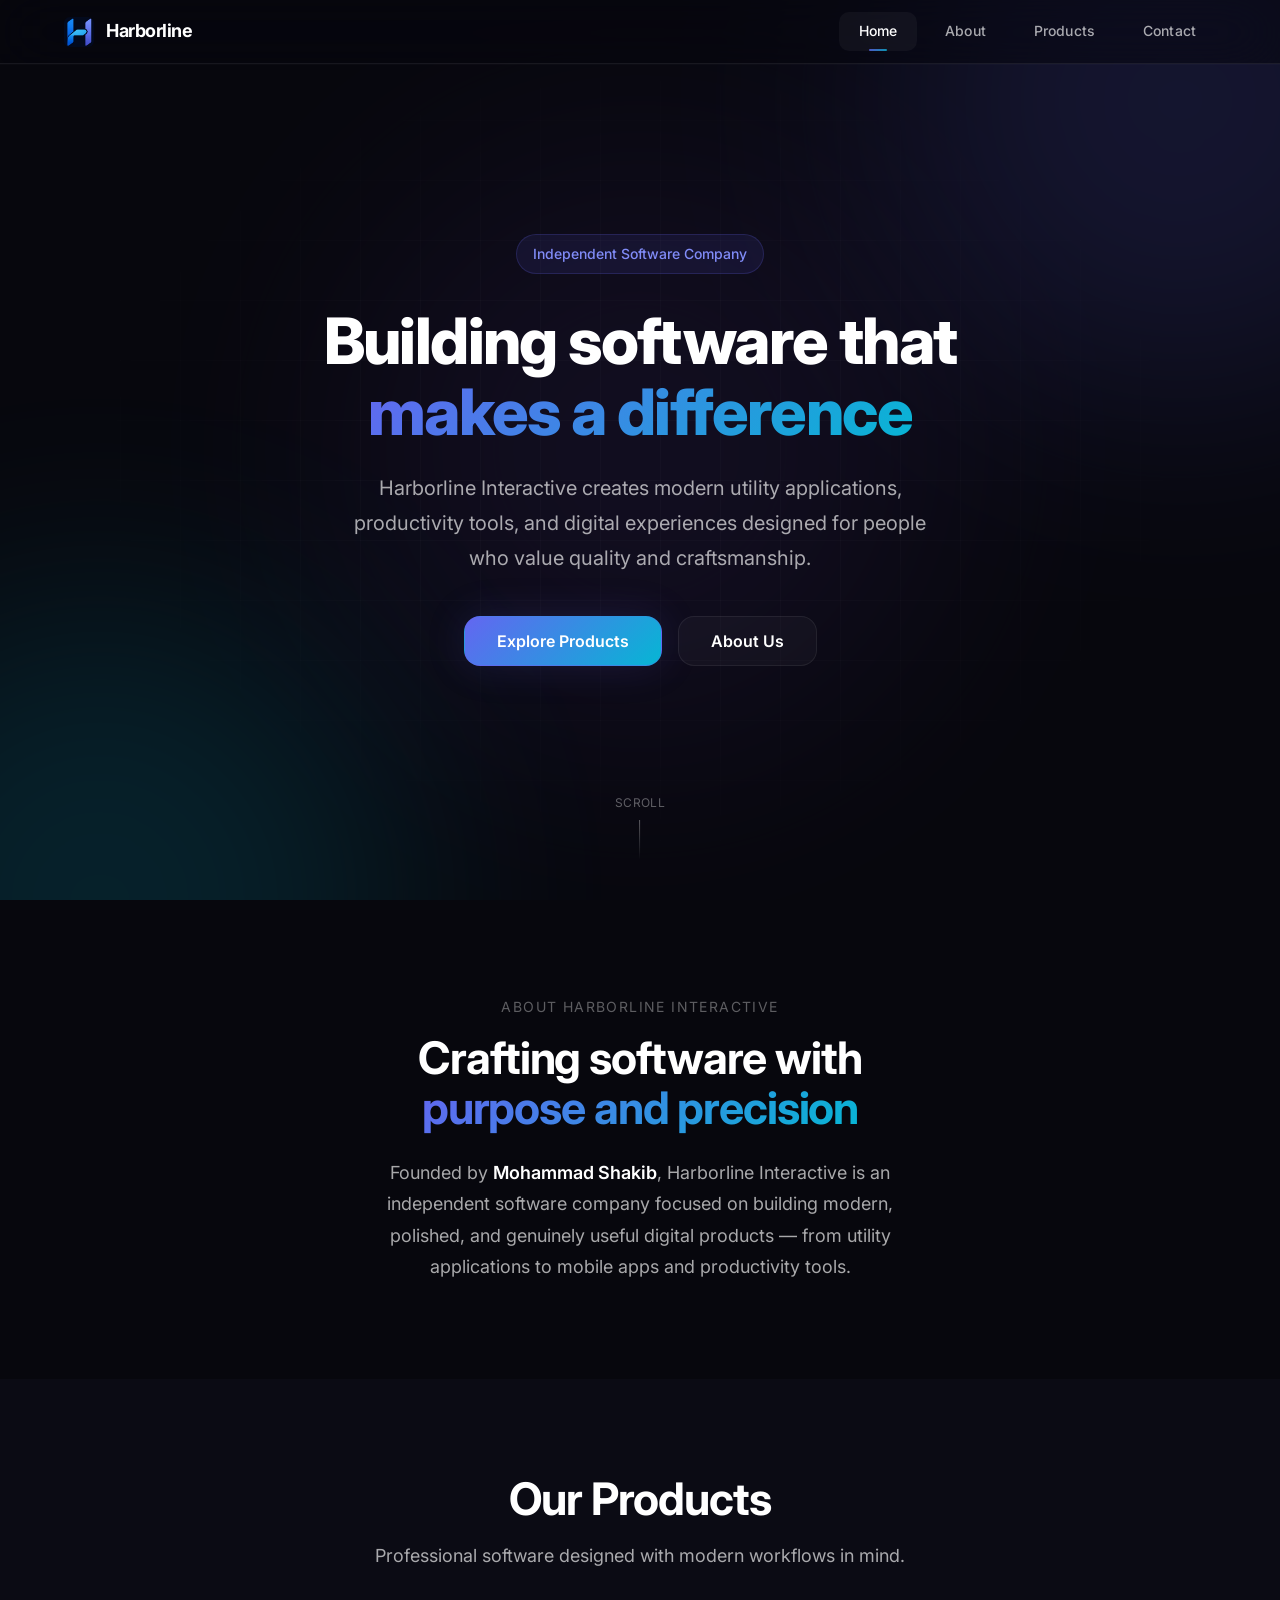
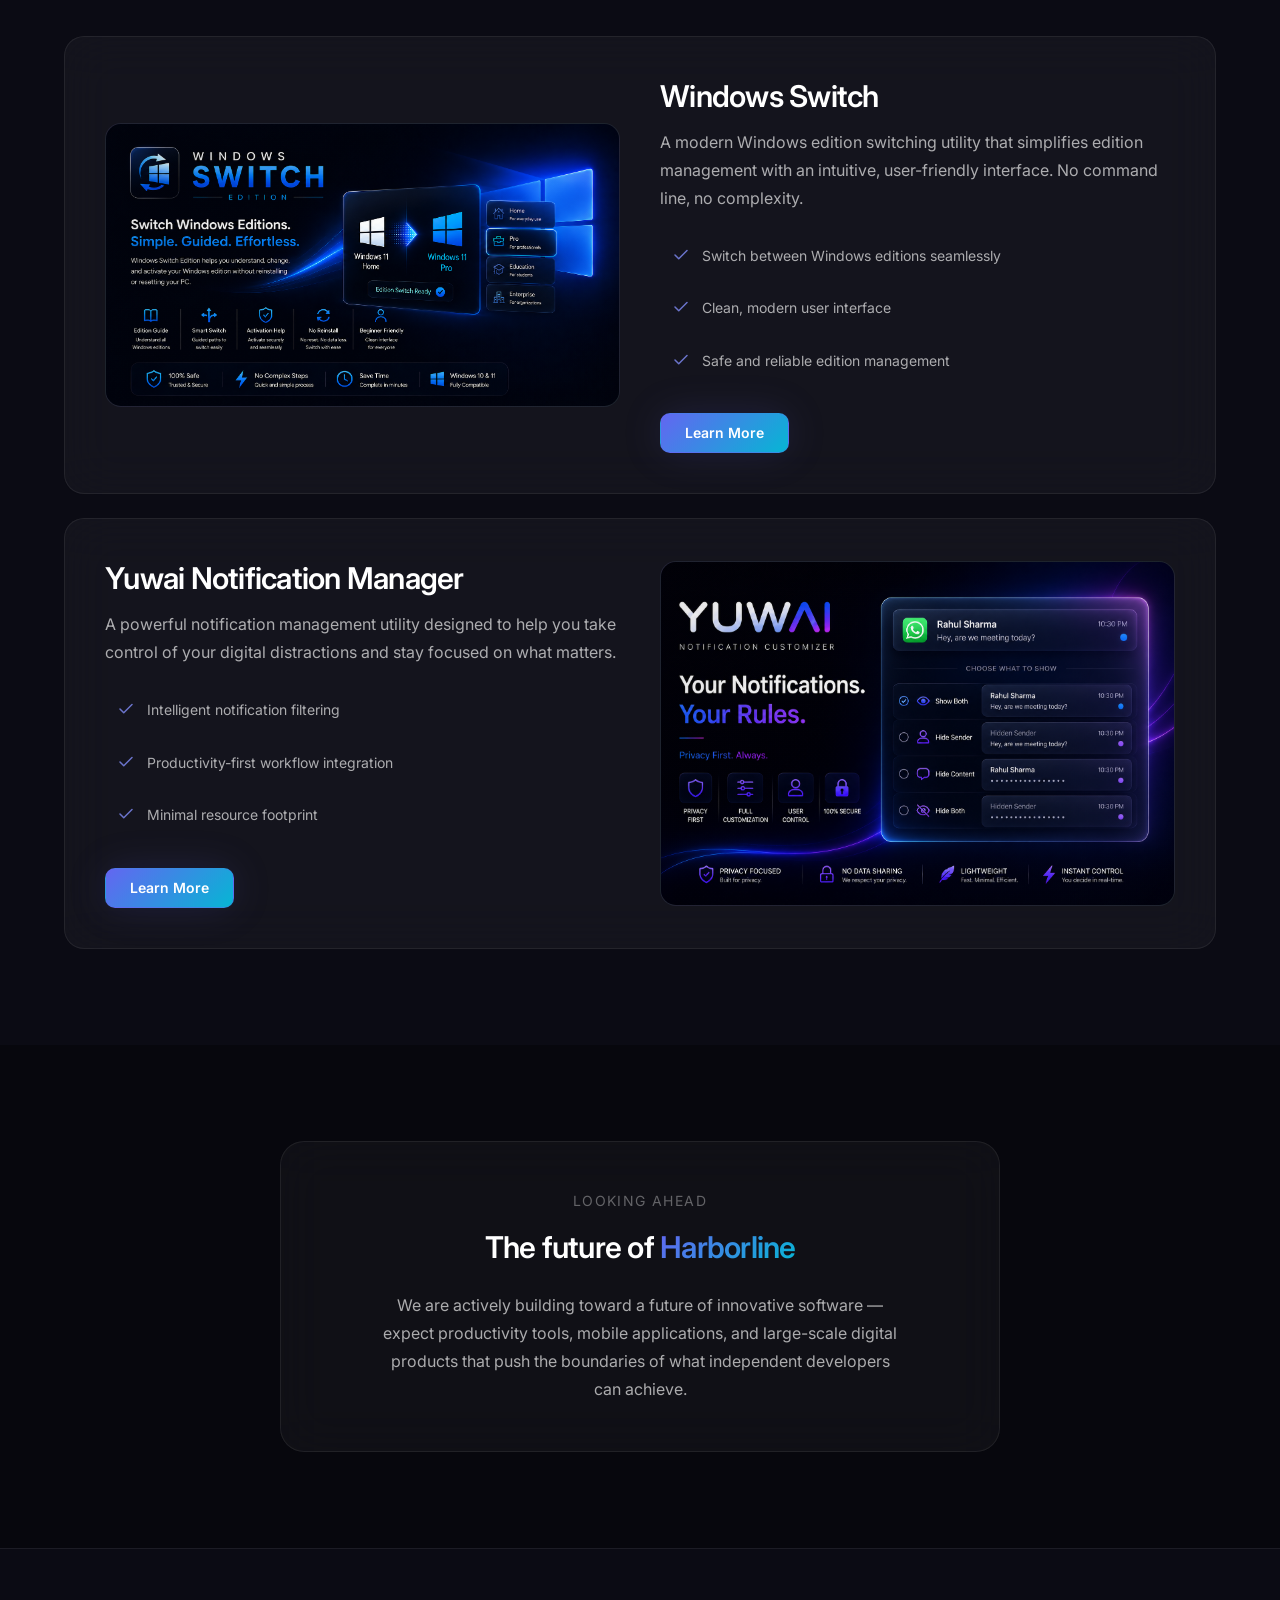
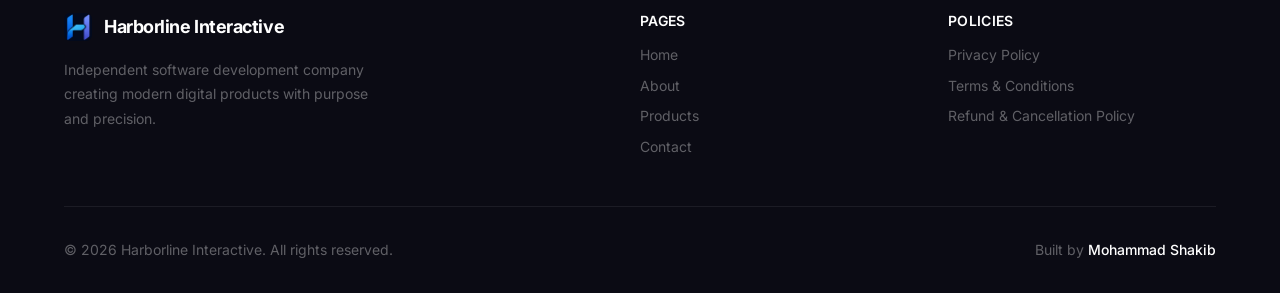
==== commit 04a93d23: "Update Windows Switch banners — corrected version info" ====
--- a/index.html
+++ b/index.html
@@ -118,7 +118,7 @@
         </div>
         <div class="product-card-visual">
           <div class="product-card-banner">
-            <img src="assets/images/windows-banner-home.png" alt="" aria-hidden="true" class="product-banner-img" loading="lazy">
+            <img src="assets/images/Windows-edition-home.png" alt="" aria-hidden="true" class="product-banner-img" loading="lazy">
             <div class="product-banner-overlay"></div>
           </div>
         </div>
